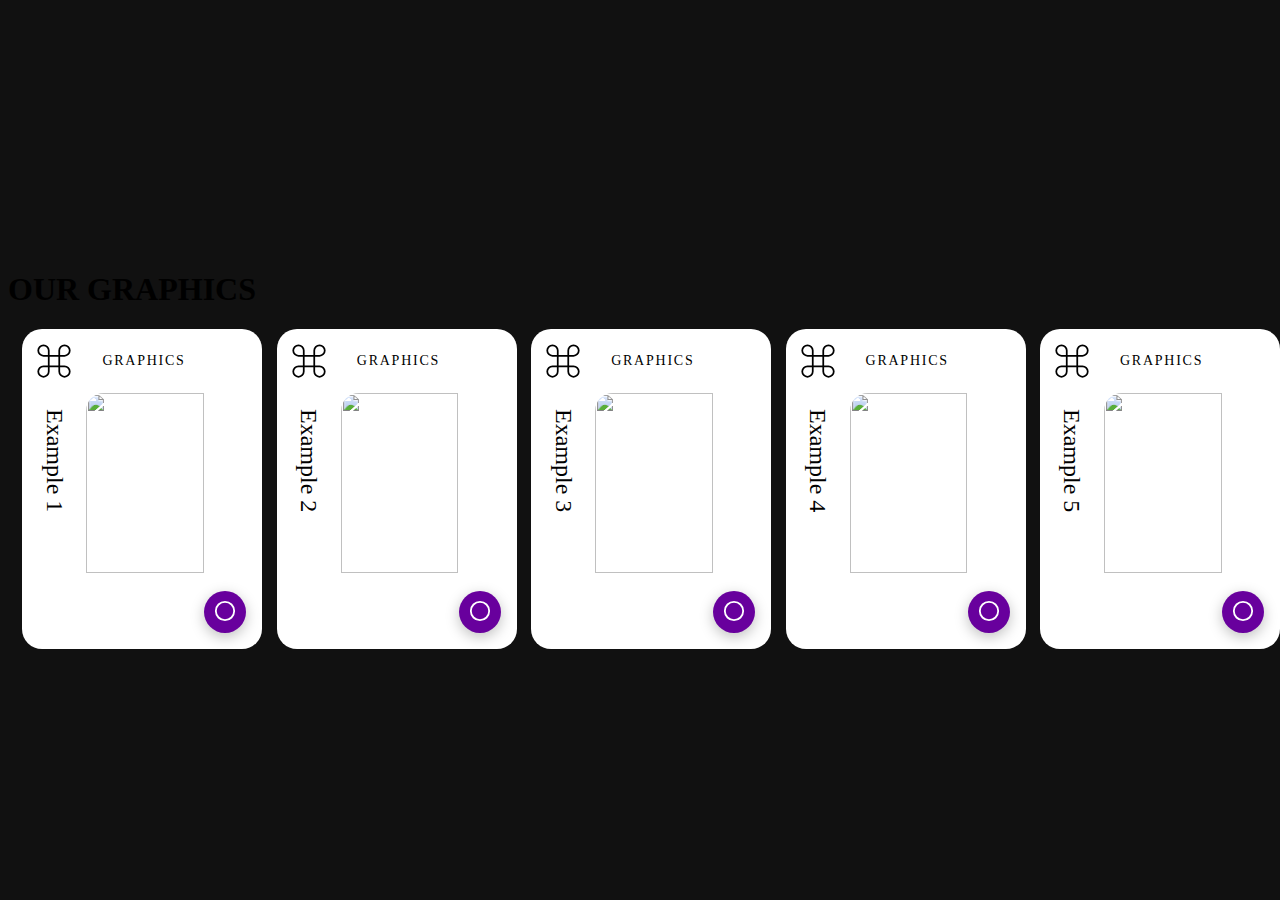
==== graphics.html @ e46f139a "GRAPHICS" ====
<!DOCTYPE html>
<html lang="en">
<head>
    <meta charset="UTF-8">
    <meta name="viewport" content="width=device-width, initial-scale=1.0">
    <title>Graphics</title>
    <link rel="stylesheet" href="graphics.css">

</head>
<body>
  <section>
    <h1> OUR GRAPHICS</h1>
    <div class="graphics">
    <div class="graphics-box">
        <div class="graphics-box-icon"><svg xmlns="http://www.w3.org/2000/svg" width="42" height="42" viewBox="0 0 24 24" fill="none" stroke="currentColor" stroke-width="1" stroke-linecap="round" stroke-linejoin="round"><path d="M18 3a3 3 0 0 0-3 3v12a3 3 0 0 0 3 3 3 3 0 0 0 3-3 3 3 0 0 0-3-3H6a3 3 0 0 0-3 3 3 3 0 0 0 3 3 3 3 0 0 0 3-3V6a3 3 0 0 0-3-3 3 3 0 0 0-3 3 3 3 0 0 0 3 3h12a3 3 0 0 0 3-3 3 3 0 0 0-3-3z"></path></svg></div>
        <div class="graphics-box-label">GRAPHICS</div>
        <div class="graphics-box-title"> Example 1</div>
        <div class="graphics-box-image">
          <img src="https://source.unsplash.com/600x600" alt="">
        </div>
        <div class="graphics-button">
          <div class="graphics-button-icon">
            <svg xmlns="http://www.w3.org/2000/svg" width="22" height="22" viewBox="0 0 24 24" fill="none" stroke="currentColor" stroke-width="2" stroke-linecap="round" stroke-linejoin="round"><circle cx="12" cy="12" r="10"></circle></svg>
          </div>
          <div class="graphics-button-label">
            Open
          </div>
        </div>
      </div>
      <div class="graphics-box">
        <div class="graphics-box-icon"><svg xmlns="http://www.w3.org/2000/svg" width="42" height="42" viewBox="0 0 24 24" fill="none" stroke="currentColor" stroke-width="1" stroke-linecap="round" stroke-linejoin="round"><path d="M18 3a3 3 0 0 0-3 3v12a3 3 0 0 0 3 3 3 3 0 0 0 3-3 3 3 0 0 0-3-3H6a3 3 0 0 0-3 3 3 3 0 0 0 3 3 3 3 0 0 0 3-3V6a3 3 0 0 0-3-3 3 3 0 0 0-3 3 3 3 0 0 0 3 3h12a3 3 0 0 0 3-3 3 3 0 0 0-3-3z"></path></svg></div>
        <div class="graphics-box-label">GRAPHICS</div>
        <div class="graphics-box-title"> Example 2</div>
        <div class="graphics-box-image">
          <img src="https://source.unsplash.com/600x600" alt="">
        </div>
        <div class="graphics-button">
          <div class="graphics-button-icon">
            <svg xmlns="http://www.w3.org/2000/svg" width="22" height="22" viewBox="0 0 24 24" fill="none" stroke="currentColor" stroke-width="2" stroke-linecap="round" stroke-linejoin="round"><circle cx="12" cy="12" r="10"></circle></svg>
          </div>
          <div class="graphics-button-label">
            Open  
          </div>
        </div>
      </div>
      <div class="graphics-box">
        <div class="graphics-box-icon"><svg xmlns="http://www.w3.org/2000/svg" width="42" height="42" viewBox="0 0 24 24" fill="none" stroke="currentColor" stroke-width="1" stroke-linecap="round" stroke-linejoin="round"><path d="M18 3a3 3 0 0 0-3 3v12a3 3 0 0 0 3 3 3 3 0 0 0 3-3 3 3 0 0 0-3-3H6a3 3 0 0 0-3 3 3 3 0 0 0 3 3 3 3 0 0 0 3-3V6a3 3 0 0 0-3-3 3 3 0 0 0-3 3 3 3 0 0 0 3 3h12a3 3 0 0 0 3-3 3 3 0 0 0-3-3z"></path></svg></div>
        <div class="graphics-box-label">GRAPHICS</div>
        <div class="graphics-box-title"> Example 3</div>
        <div class="graphics-box-image">
          <img src="https://source.unsplash.com/600x600" alt="">
        </div>
        <div class="graphics-button">
          <div class="graphics-button-icon">
            <svg xmlns="http://www.w3.org/2000/svg" width="22" height="22" viewBox="0 0 24 24" fill="none" stroke="currentColor" stroke-width="2" stroke-linecap="round" stroke-linejoin="round"><circle cx="12" cy="12" r="10"></circle></svg>
          </div>
          <div class="graphics-button-label">
            Open  
          </div>
        </div>
      </div>
      <div class="graphics-box">
        <div class="graphics-box-icon"><svg xmlns="http://www.w3.org/2000/svg" width="42" height="42" viewBox="0 0 24 24" fill="none" stroke="currentColor" stroke-width="1" stroke-linecap="round" stroke-linejoin="round"><path d="M18 3a3 3 0 0 0-3 3v12a3 3 0 0 0 3 3 3 3 0 0 0 3-3 3 3 0 0 0-3-3H6a3 3 0 0 0-3 3 3 3 0 0 0 3 3 3 3 0 0 0 3-3V6a3 3 0 0 0-3-3 3 3 0 0 0-3 3 3 3 0 0 0 3 3h12a3 3 0 0 0 3-3 3 3 0 0 0-3-3z"></path></svg></div>
        <div class="graphics-box-label">GRAPHICS</div>
        <div class="graphics-box-title"> Example 4</div>
        <div class="graphics-box-image">
          <img src="https://source.unsplash.com/600x600" alt="">
        </div>
        <div class="graphics-button">
          <div class="graphics-button-icon">
            <svg xmlns="http://www.w3.org/2000/svg" width="22" height="22" viewBox="0 0 24 24" fill="none" stroke="currentColor" stroke-width="2" stroke-linecap="round" stroke-linejoin="round"><circle cx="12" cy="12" r="10"></circle></svg>
          </div>
          <div class="graphics-button-label">
            Open  
          </div>
        </div>
      </div>
      <div class="graphics-box">
        <div class="graphics-box-icon"><svg xmlns="http://www.w3.org/2000/svg" width="42" height="42" viewBox="0 0 24 24" fill="none" stroke="currentColor" stroke-width="1" stroke-linecap="round" stroke-linejoin="round"><path d="M18 3a3 3 0 0 0-3 3v12a3 3 0 0 0 3 3 3 3 0 0 0 3-3 3 3 0 0 0-3-3H6a3 3 0 0 0-3 3 3 3 0 0 0 3 3 3 3 0 0 0 3-3V6a3 3 0 0 0-3-3 3 3 0 0 0-3 3 3 3 0 0 0 3 3h12a3 3 0 0 0 3-3 3 3 0 0 0-3-3z"></path></svg></div>
        <div class="graphics-box-label">GRAPHICS</div>
        <div class="graphics-box-title"> Example 5</div>
        <div class="graphics-box-image">
          <img src="https://source.unsplash.com/600x600" alt="">
        </div>
        <div class="graphics-button">
          <div class="graphics-button-icon">
            <svg xmlns="http://www.w3.org/2000/svg" width="22" height="22" viewBox="0 0 24 24" fill="none" stroke="currentColor" stroke-width="2" stroke-linecap="round" stroke-linejoin="round"><circle cx="12" cy="12" r="10"></circle></svg>
          </div>
          <div class="graphics-button-label">
            Open  
          </div>
        </div>
      </div>
      <div class="graphics-box">
        <div class="graphics-box-icon"><svg xmlns="http://www.w3.org/2000/svg" width="42" height="42" viewBox="0 0 24 24" fill="none" stroke="currentColor" stroke-width="1" stroke-linecap="round" stroke-linejoin="round"><path d="M18 3a3 3 0 0 0-3 3v12a3 3 0 0 0 3 3 3 3 0 0 0 3-3 3 3 0 0 0-3-3H6a3 3 0 0 0-3 3 3 3 0 0 0 3 3 3 3 0 0 0 3-3V6a3 3 0 0 0-3-3 3 3 0 0 0-3 3 3 3 0 0 0 3 3h12a3 3 0 0 0 3-3 3 3 0 0 0-3-3z"></path></svg></div>
        <div class="graphics-box-label">GRAPHICS</div>
        <div class="graphics-box-title"> Example 6</div>
        <div class="graphics-box-image">
          <img src="https://source.unsplash.com/600x600" alt="">
        </div>
        <div class="graphics-button">
          <div class="graphics-button-icon">
            <svg xmlns="http://www.w3.org/2000/svg" width="22" height="22" viewBox="0 0 24 24" fill="none" stroke="currentColor" stroke-width="2" stroke-linecap="round" stroke-linejoin="round"><circle cx="12" cy="12" r="10"></circle></svg>
          </div>
          <div class="graphics-button-label">
            Open  
          </div>
        </div>
      </div>
    </div>
    </section>
</body>
</html>
---- graphics.css ----
body {
    background: #111;
    display: grid;
    place-items: center;
    min-height: 98vh;
  }
  .graphics{
    display: flex;
    overflow-x: scroll;
  }
  .graphics-box {
    background: white;
    border-radius: 20px;
    height: 20rem;
    margin-left: 1%;
    width: 15rem;
    display: grid;
    grid-template-columns: 64px 1fr;
    position: relative;
  }
  
  .graphics-box-icon {
    display: grid;
    place-items: center;
  }
  
  .graphics-box-label {
    height: 64px;
    display: flex;
    align-items: center;
    padding-left: 16px;
    font-size: 14px;
    letter-spacing: 0.125em;
  }
  
  .graphics-box-title  {
    white-space: nowrap;
    display: flex;
    align-items: center;
    writing-mode: vertical-rl;
    text-orientation: mixed;
    font-size: 24px;
    padding-top: 16px;
  }
  
  .graphics-box-image {
    height: 20rem;
    width: 15rem;
    border-radius: 18px 0 18px 0;
    overflow: hidden;
  }
  
  .graphics-box-image img {
    width: 70%;
    height: 75%;
    display: block;
  }
  
  .graphics-button {
    position: absolute;
    bottom: 16px;
    right: 16px;
    display: flex;
    align-items: center;
    background: #68009d;
    color: white;
    padding: 8px 10px;
    border-radius: 50px;
    box-shadow: 0 4px 14px rgba(0, 0, 0, 0.25);
    transition: 0.35s ease all;
    overflow: hidden;
    max-width: 22px; /* icon size */
  }
  
  .graphics-button-icon {
    position: relative;
    top: 1px;
  }
  
  .graphics-button-label {
    text-transform: uppercase;
    white-space: nowrap;
    padding: 0 8px;
    opacity: 0;
    transform: translateX(10px);
    transition: 0.25s ease all;
  }
  
  .graphics-box:hover .graphics-button {
    max-width: 100%;
  }
  
  .graphics-box:hover .graphics-button-label {
    opacity: 1;
    transform: translateX(0);
    transition: 0.25s 0.1s ease-in opacity, 0.15s 0.1s cubic-bezier(0.175, 0.885, 0.32, 1.275) transform;
  }
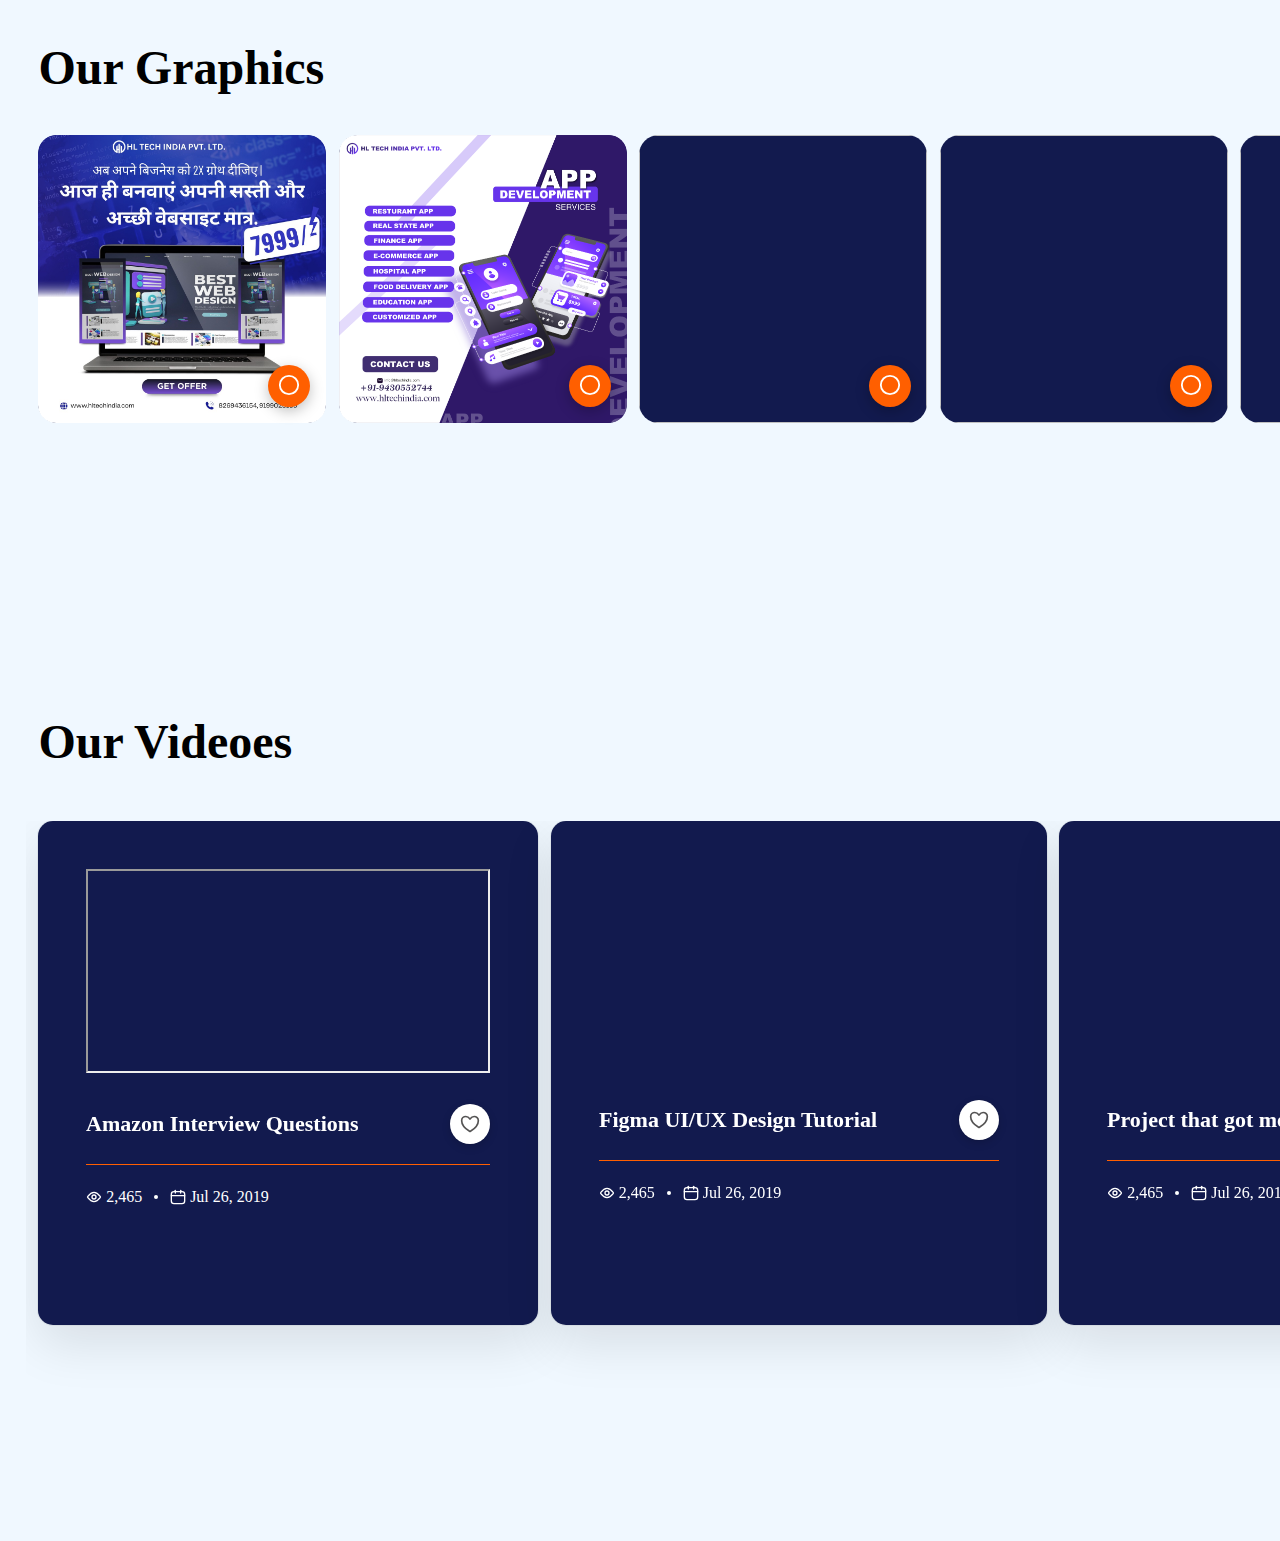
==== commit 22e9127e: "chng" ====
--- a/graphics.html
+++ b/graphics.html
@@ -4,19 +4,17 @@
     <meta charset="UTF-8">
     <meta name="viewport" content="width=device-width, initial-scale=1.0">
     <title>Graphics</title>
-    <link rel="stylesheet" href="graphics.css">
+    <link rel="stylesheet" href="Css\graphics.css">
 
 </head>
 <body>
-  <section>
-    <h1> OUR GRAPHICS</h1>
+  <!-- graphics -->
+  <section class="graphics-section">
+    <h2> Our Graphics</h2>
     <div class="graphics">
     <div class="graphics-box">
-        <div class="graphics-box-icon"><svg xmlns="http://www.w3.org/2000/svg" width="42" height="42" viewBox="0 0 24 24" fill="none" stroke="currentColor" stroke-width="1" stroke-linecap="round" stroke-linejoin="round"><path d="M18 3a3 3 0 0 0-3 3v12a3 3 0 0 0 3 3 3 3 0 0 0 3-3 3 3 0 0 0-3-3H6a3 3 0 0 0-3 3 3 3 0 0 0 3 3 3 3 0 0 0 3-3V6a3 3 0 0 0-3-3 3 3 0 0 0-3 3 3 3 0 0 0 3 3h12a3 3 0 0 0 3-3 3 3 0 0 0-3-3z"></path></svg></div>
-        <div class="graphics-box-label">GRAPHICS</div>
-        <div class="graphics-box-title"> Example 1</div>
-        <div class="graphics-box-image">
-          <img src="https://source.unsplash.com/600x600" alt="">
+        <div class="graphics-box-image">
+          <img src="assets\WhatsApp Image 2024-05-15 at 15.38.08_bcbf01fa.jpg" alt="">
         </div>
         <div class="graphics-button">
           <div class="graphics-button-icon">
@@ -28,86 +26,245 @@
         </div>
       </div>
       <div class="graphics-box">
-        <div class="graphics-box-icon"><svg xmlns="http://www.w3.org/2000/svg" width="42" height="42" viewBox="0 0 24 24" fill="none" stroke="currentColor" stroke-width="1" stroke-linecap="round" stroke-linejoin="round"><path d="M18 3a3 3 0 0 0-3 3v12a3 3 0 0 0 3 3 3 3 0 0 0 3-3 3 3 0 0 0-3-3H6a3 3 0 0 0-3 3 3 3 0 0 0 3 3 3 3 0 0 0 3-3V6a3 3 0 0 0-3-3 3 3 0 0 0-3 3 3 3 0 0 0 3 3h12a3 3 0 0 0 3-3 3 3 0 0 0-3-3z"></path></svg></div>
-        <div class="graphics-box-label">GRAPHICS</div>
-        <div class="graphics-box-title"> Example 2</div>
-        <div class="graphics-box-image">
-          <img src="https://source.unsplash.com/600x600" alt="">
-        </div>
-        <div class="graphics-button">
-          <div class="graphics-button-icon">
-            <svg xmlns="http://www.w3.org/2000/svg" width="22" height="22" viewBox="0 0 24 24" fill="none" stroke="currentColor" stroke-width="2" stroke-linecap="round" stroke-linejoin="round"><circle cx="12" cy="12" r="10"></circle></svg>
-          </div>
-          <div class="graphics-button-label">
-            Open  
-          </div>
-        </div>
-      </div>
-      <div class="graphics-box">
-        <div class="graphics-box-icon"><svg xmlns="http://www.w3.org/2000/svg" width="42" height="42" viewBox="0 0 24 24" fill="none" stroke="currentColor" stroke-width="1" stroke-linecap="round" stroke-linejoin="round"><path d="M18 3a3 3 0 0 0-3 3v12a3 3 0 0 0 3 3 3 3 0 0 0 3-3 3 3 0 0 0-3-3H6a3 3 0 0 0-3 3 3 3 0 0 0 3 3 3 3 0 0 0 3-3V6a3 3 0 0 0-3-3 3 3 0 0 0-3 3 3 3 0 0 0 3 3h12a3 3 0 0 0 3-3 3 3 0 0 0-3-3z"></path></svg></div>
-        <div class="graphics-box-label">GRAPHICS</div>
-        <div class="graphics-box-title"> Example 3</div>
-        <div class="graphics-box-image">
-          <img src="https://source.unsplash.com/600x600" alt="">
-        </div>
-        <div class="graphics-button">
-          <div class="graphics-button-icon">
-            <svg xmlns="http://www.w3.org/2000/svg" width="22" height="22" viewBox="0 0 24 24" fill="none" stroke="currentColor" stroke-width="2" stroke-linecap="round" stroke-linejoin="round"><circle cx="12" cy="12" r="10"></circle></svg>
-          </div>
-          <div class="graphics-button-label">
-            Open  
-          </div>
-        </div>
-      </div>
-      <div class="graphics-box">
-        <div class="graphics-box-icon"><svg xmlns="http://www.w3.org/2000/svg" width="42" height="42" viewBox="0 0 24 24" fill="none" stroke="currentColor" stroke-width="1" stroke-linecap="round" stroke-linejoin="round"><path d="M18 3a3 3 0 0 0-3 3v12a3 3 0 0 0 3 3 3 3 0 0 0 3-3 3 3 0 0 0-3-3H6a3 3 0 0 0-3 3 3 3 0 0 0 3 3 3 3 0 0 0 3-3V6a3 3 0 0 0-3-3 3 3 0 0 0-3 3 3 3 0 0 0 3 3h12a3 3 0 0 0 3-3 3 3 0 0 0-3-3z"></path></svg></div>
-        <div class="graphics-box-label">GRAPHICS</div>
-        <div class="graphics-box-title"> Example 4</div>
-        <div class="graphics-box-image">
-          <img src="https://source.unsplash.com/600x600" alt="">
-        </div>
-        <div class="graphics-button">
-          <div class="graphics-button-icon">
-            <svg xmlns="http://www.w3.org/2000/svg" width="22" height="22" viewBox="0 0 24 24" fill="none" stroke="currentColor" stroke-width="2" stroke-linecap="round" stroke-linejoin="round"><circle cx="12" cy="12" r="10"></circle></svg>
-          </div>
-          <div class="graphics-button-label">
-            Open  
-          </div>
-        </div>
-      </div>
-      <div class="graphics-box">
-        <div class="graphics-box-icon"><svg xmlns="http://www.w3.org/2000/svg" width="42" height="42" viewBox="0 0 24 24" fill="none" stroke="currentColor" stroke-width="1" stroke-linecap="round" stroke-linejoin="round"><path d="M18 3a3 3 0 0 0-3 3v12a3 3 0 0 0 3 3 3 3 0 0 0 3-3 3 3 0 0 0-3-3H6a3 3 0 0 0-3 3 3 3 0 0 0 3 3 3 3 0 0 0 3-3V6a3 3 0 0 0-3-3 3 3 0 0 0-3 3 3 3 0 0 0 3 3h12a3 3 0 0 0 3-3 3 3 0 0 0-3-3z"></path></svg></div>
-        <div class="graphics-box-label">GRAPHICS</div>
-        <div class="graphics-box-title"> Example 5</div>
-        <div class="graphics-box-image">
-          <img src="https://source.unsplash.com/600x600" alt="">
-        </div>
-        <div class="graphics-button">
-          <div class="graphics-button-icon">
-            <svg xmlns="http://www.w3.org/2000/svg" width="22" height="22" viewBox="0 0 24 24" fill="none" stroke="currentColor" stroke-width="2" stroke-linecap="round" stroke-linejoin="round"><circle cx="12" cy="12" r="10"></circle></svg>
-          </div>
-          <div class="graphics-button-label">
-            Open  
-          </div>
-        </div>
-      </div>
-      <div class="graphics-box">
-        <div class="graphics-box-icon"><svg xmlns="http://www.w3.org/2000/svg" width="42" height="42" viewBox="0 0 24 24" fill="none" stroke="currentColor" stroke-width="1" stroke-linecap="round" stroke-linejoin="round"><path d="M18 3a3 3 0 0 0-3 3v12a3 3 0 0 0 3 3 3 3 0 0 0 3-3 3 3 0 0 0-3-3H6a3 3 0 0 0-3 3 3 3 0 0 0 3 3 3 3 0 0 0 3-3V6a3 3 0 0 0-3-3 3 3 0 0 0-3 3 3 3 0 0 0 3 3h12a3 3 0 0 0 3-3 3 3 0 0 0-3-3z"></path></svg></div>
-        <div class="graphics-box-label">GRAPHICS</div>
-        <div class="graphics-box-title"> Example 6</div>
-        <div class="graphics-box-image">
-          <img src="https://source.unsplash.com/600x600" alt="">
-        </div>
-        <div class="graphics-button">
-          <div class="graphics-button-icon">
-            <svg xmlns="http://www.w3.org/2000/svg" width="22" height="22" viewBox="0 0 24 24" fill="none" stroke="currentColor" stroke-width="2" stroke-linecap="round" stroke-linejoin="round"><circle cx="12" cy="12" r="10"></circle></svg>
-          </div>
-          <div class="graphics-button-label">
-            Open  
-          </div>
-        </div>
-      </div>
+        <div class="graphics-box-image">
+          <img src="assets\Appdevhltech.png " alt="">
+        </div>
+        <div class="graphics-button">
+          <div class="graphics-button-icon">
+            <svg xmlns="http://www.w3.org/2000/svg" width="22" height="22" viewBox="0 0 24 24" fill="none" stroke="currentColor" stroke-width="2" stroke-linecap="round" stroke-linejoin="round"><circle cx="12" cy="12" r="10"></circle></svg>
+          </div>
+          <div class="graphics-button-label">
+            Open  
+          </div>
+        </div>
+      </div>
+      <div class="graphics-box">
+        <div class="graphics-box-image">
+          <img src=" " alt="">
+        </div>
+        <div class="graphics-button">
+          <div class="graphics-button-icon">
+            <svg xmlns="http://www.w3.org/2000/svg" width="22" height="22" viewBox="0 0 24 24" fill="none" stroke="currentColor" stroke-width="2" stroke-linecap="round" stroke-linejoin="round"><circle cx="12" cy="12" r="10"></circle></svg>
+          </div>
+          <div class="graphics-button-label">
+            Open  
+          </div>
+        </div>
+      </div>
+      <div class="graphics-box">
+        <div class="graphics-box-image">
+          <img src=" " alt="">
+        </div>
+        <div class="graphics-button">
+          <div class="graphics-button-icon">
+            <svg xmlns="http://www.w3.org/2000/svg" width="22" height="22" viewBox="0 0 24 24" fill="none" stroke="currentColor" stroke-width="2" stroke-linecap="round" stroke-linejoin="round"><circle cx="12" cy="12" r="10"></circle></svg>
+          </div>
+          <div class="graphics-button-label">
+            Open  
+          </div>
+        </div>
+      </div>
+      <div class="graphics-box">
+        <div class="graphics-box-image">
+          <img src=" " alt="">
+        </div>
+        <div class="graphics-button">
+          <div class="graphics-button-icon">
+            <svg xmlns="http://www.w3.org/2000/svg" width="22" height="22" viewBox="0 0 24 24" fill="none" stroke="currentColor" stroke-width="2" stroke-linecap="round" stroke-linejoin="round"><circle cx="12" cy="12" r="10"></circle></svg>
+          </div>
+          <div class="graphics-button-label">
+            Open  
+          </div>
+        </div>
+      </div>
+      <div class="graphics-box">
+        <div class="graphics-box-image">
+          <img src=" " alt="">
+        </div>
+        <div class="graphics-button">
+          <div class="graphics-button-icon">
+            <svg xmlns="http://www.w3.org/2000/svg" width="22" height="22" viewBox="0 0 24 24" fill="none" stroke="currentColor" stroke-width="2" stroke-linecap="round" stroke-linejoin="round"><circle cx="12" cy="12" r="10"></circle></svg>
+          </div>
+          <div class="graphics-button-label">
+            Open  
+          </div>
+        </div>
+      </div>
+      
     </div>
     </section>
+
+    <!-- videos -->
+    <section class="our-video">
+      <h2> Our Videoes</h2>
+      <div class="video-main">
+      <div class="video-section">
+          <article class="video">
+            <iframe height="200" width="400" 
+            src="https://www.youtube.com/embed/il_t1WVLNxk"> 
+      </iframe> 
+          <div class="video-header">
+              <a href="#">Amazon Interview Questions</a>
+              <button class="video-icon-button">
+                  <svg xmlns="http://www.w3.org/2000/svg" width="24" height="24" viewBox="0 0 24 24" fill="none" stroke="currentColor" stroke-width="2" stroke-linecap="round" stroke-linejoin="round" display="block" id="Heart">
+                      <path d="M7 3C4.239 3 2 5.216 2 7.95c0 2.207.875 7.445 9.488 12.74a.985.985 0 0 0 1.024 0C21.125 15.395 22 10.157 22 7.95 22 5.216 19.761 3 17 3s-5 3-5 3-2.239-3-5-3z" />
+                  </svg>
+      
+              </button>
+          </div>
+          <div class="video-footer">
+              <div class="card-meta card-meta--views">
+                  <svg xmlns="http://www.w3.org/2000/svg" width="24" height="24" viewBox="0 0 24 24" fill="none" stroke="currentColor" stroke-width="2" stroke-linecap="round" stroke-linejoin="round" display="block" id="EyeOpen">
+                      <path d="M21.257 10.962c.474.62.474 1.457 0 2.076C19.764 14.987 16.182 19 12 19c-4.182 0-7.764-4.013-9.257-5.962a1.692 1.692 0 0 1 0-2.076C4.236 9.013 7.818 5 12 5c4.182 0 7.764 4.013 9.257 5.962z" />
+                      <circle cx="12" cy="12" r="3" />
+                  </svg>
+                  2,465
+              </div>
+              <div class="card-meta card-meta--date">
+                  <svg xmlns="http://www.w3.org/2000/svg" width="24" height="24" viewBox="0 0 24 24" fill="none" stroke="currentColor" stroke-width="2" stroke-linecap="round" stroke-linejoin="round" display="block" id="Calendar">
+                      <rect x="2" y="4" width="20" height="18" rx="4" />
+                      <path d="M8 2v4" />
+                      <path d="M16 2v4" />
+                      <path d="M2 10h20" />
+                  </svg>
+                  Jul 26, 2019
+              </div>
+          </div>
+      </article>
+      </div>
+      <div class="video-section">
+          <article class="video">
+            <iframe height="200" width="400" 
+            src="https://www.youtube.com/embed/3zNXlFWwYIw?si=bmFjDCI0y20YKOVj" title="YouTube video player" frameborder="0" allow="accelerometer; autoplay; clipboard-write; encrypted-media; gyroscope; picture-in-picture; web-share" referrerpolicy="strict-origin-when-cross-origin" allowfullscreen></iframe>
+          <div class="video-header">
+              <a href="#">Figma UI/UX Design Tutorial</a>
+              <button class="video-icon-button">
+                  <svg xmlns="http://www.w3.org/2000/svg" width="24" height="24" viewBox="0 0 24 24" fill="none" stroke="currentColor" stroke-width="2" stroke-linecap="round" stroke-linejoin="round" display="block" id="Heart">
+                      <path d="M7 3C4.239 3 2 5.216 2 7.95c0 2.207.875 7.445 9.488 12.74a.985.985 0 0 0 1.024 0C21.125 15.395 22 10.157 22 7.95 22 5.216 19.761 3 17 3s-5 3-5 3-2.239-3-5-3z" />
+                  </svg>
+      
+              </button>
+          </div>
+          <div class="video-footer">
+              <div class="card-meta card-meta--views">
+                  <svg xmlns="http://www.w3.org/2000/svg" width="24" height="24" viewBox="0 0 24 24" fill="none" stroke="currentColor" stroke-width="2" stroke-linecap="round" stroke-linejoin="round" display="block" id="EyeOpen">
+                      <path d="M21.257 10.962c.474.62.474 1.457 0 2.076C19.764 14.987 16.182 19 12 19c-4.182 0-7.764-4.013-9.257-5.962a1.692 1.692 0 0 1 0-2.076C4.236 9.013 7.818 5 12 5c4.182 0 7.764 4.013 9.257 5.962z" />
+                      <circle cx="12" cy="12" r="3" />
+                  </svg>
+                  2,465
+              </div>
+              <div class="card-meta card-meta--date">
+                  <svg xmlns="http://www.w3.org/2000/svg" width="24" height="24" viewBox="0 0 24 24" fill="none" stroke="currentColor" stroke-width="2" stroke-linecap="round" stroke-linejoin="round" display="block" id="Calendar">
+                      <rect x="2" y="4" width="20" height="18" rx="4" />
+                      <path d="M8 2v4" />
+                      <path d="M16 2v4" />
+                      <path d="M2 10h20" />
+                  </svg>
+                  Jul 26, 2019
+              </div>
+          </div>
+      </article>
+      </div>
+      <div class="video-section">
+          <article class="video">
+            <iframe height="200" width="400" 
+            src="https://www.youtube.com/embed/CqLGomPqiT8?si=CYmkr28YRboYN81d" title="YouTube video player" frameborder="0" allow="accelerometer; autoplay; clipboard-write; encrypted-media; gyroscope; picture-in-picture; web-share" referrerpolicy="strict-origin-when-cross-origin" allowfullscreen></iframe>
+            <div class="video-header">
+              <a href="#">Project that got me 80+ LPA</a>
+              <button class="video-icon-button">
+                  <svg xmlns="http://www.w3.org/2000/svg" width="24" height="24" viewBox="0 0 24 24" fill="none" stroke="currentColor" stroke-width="2" stroke-linecap="round" stroke-linejoin="round" display="block" id="Heart">
+                      <path d="M7 3C4.239 3 2 5.216 2 7.95c0 2.207.875 7.445 9.488 12.74a.985.985 0 0 0 1.024 0C21.125 15.395 22 10.157 22 7.95 22 5.216 19.761 3 17 3s-5 3-5 3-2.239-3-5-3z" />
+                  </svg>
+      
+              </button>
+          </div>
+          <div class="video-footer">
+              <div class="card-meta card-meta--views">
+                  <svg xmlns="http://www.w3.org/2000/svg" width="24" height="24" viewBox="0 0 24 24" fill="none" stroke="currentColor" stroke-width="2" stroke-linecap="round" stroke-linejoin="round" display="block" id="EyeOpen">
+                      <path d="M21.257 10.962c.474.62.474 1.457 0 2.076C19.764 14.987 16.182 19 12 19c-4.182 0-7.764-4.013-9.257-5.962a1.692 1.692 0 0 1 0-2.076C4.236 9.013 7.818 5 12 5c4.182 0 7.764 4.013 9.257 5.962z" />
+                      <circle cx="12" cy="12" r="3" />
+                  </svg>
+                  2,465
+              </div>
+              <div class="card-meta card-meta--date">
+                  <svg xmlns="http://www.w3.org/2000/svg" width="24" height="24" viewBox="0 0 24 24" fill="none" stroke="currentColor" stroke-width="2" stroke-linecap="round" stroke-linejoin="round" display="block" id="Calendar">
+                      <rect x="2" y="4" width="20" height="18" rx="4" />
+                      <path d="M8 2v4" />
+                      <path d="M16 2v4" />
+                      <path d="M2 10h20" />
+                  </svg>
+                  Jul 26, 2019
+              </div>
+          </div>
+      </article>
+      </div>
+      <div class="video-section">
+          <article class="video">
+            <iframe height="200" width="400" 
+            src="https://www.youtube.com/embed/4CXcK7f8FZE?si=D0-zLfA6Pe2xo6JB" title="YouTube video player" frameborder="0" allow="accelerometer; autoplay; clipboard-write; encrypted-media; gyroscope; picture-in-picture; web-share" referrerpolicy="strict-origin-when-cross-origin" allowfullscreen></iframe>
+          <div class="video-header">
+              <a href="#">Scary Future of Technology</a>
+              <button class="video-icon-button">
+                  <svg xmlns="http://www.w3.org/2000/svg" width="24" height="24" viewBox="0 0 24 24" fill="none" stroke="currentColor" stroke-width="2" stroke-linecap="round" stroke-linejoin="round" display="block" id="Heart">
+                      <path d="M7 3C4.239 3 2 5.216 2 7.95c0 2.207.875 7.445 9.488 12.74a.985.985 0 0 0 1.024 0C21.125 15.395 22 10.157 22 7.95 22 5.216 19.761 3 17 3s-5 3-5 3-2.239-3-5-3z" />
+                  </svg>
+      
+              </button>
+          </div>
+          <div class="video-footer">
+              <div class="card-meta card-meta--views">
+                  <svg xmlns="http://www.w3.org/2000/svg" width="24" height="24" viewBox="0 0 24 24" fill="none" stroke="currentColor" stroke-width="2" stroke-linecap="round" stroke-linejoin="round" display="block" id="EyeOpen">
+                      <path d="M21.257 10.962c.474.62.474 1.457 0 2.076C19.764 14.987 16.182 19 12 19c-4.182 0-7.764-4.013-9.257-5.962a1.692 1.692 0 0 1 0-2.076C4.236 9.013 7.818 5 12 5c4.182 0 7.764 4.013 9.257 5.962z" />
+                      <circle cx="12" cy="12" r="3" />
+                  </svg>
+                  2,465
+              </div>
+              <div class="card-meta card-meta--date">
+                  <svg xmlns="http://www.w3.org/2000/svg" width="24" height="24" viewBox="0 0 24 24" fill="none" stroke="currentColor" stroke-width="2" stroke-linecap="round" stroke-linejoin="round" display="block" id="Calendar">
+                      <rect x="2" y="4" width="20" height="18" rx="4" />
+                      <path d="M8 2v4" />
+                      <path d="M16 2v4" />
+                      <path d="M2 10h20" />
+                  </svg>
+                  Jul 26, 2019
+              </div>
+          </div>
+      </article>
+      </div>
+      <div class="video-section">
+        <article class="video">
+          <iframe height="200" width="400" 
+          src="https://www.youtube.com/embed/BU_afT-aIn0?si=2RZ7Mn2l3vI56HXd" title="YouTube video player" frameborder="0" allow="accelerometer; autoplay; clipboard-write; encrypted-media; gyroscope; picture-in-picture; web-share" referrerpolicy="strict-origin-when-cross-origin" allowfullscreen></iframe>
+        <div class="video-header">
+            <a href="#">UI/UX Design Full Course</a>
+            <button class="video-icon-button">
+                <svg xmlns="http://www.w3.org/2000/svg" width="24" height="24" viewBox="0 0 24 24" fill="none" stroke="currentColor" stroke-width="2" stroke-linecap="round" stroke-linejoin="round" display="block" id="Heart">
+                    <path d="M7 3C4.239 3 2 5.216 2 7.95c0 2.207.875 7.445 9.488 12.74a.985.985 0 0 0 1.024 0C21.125 15.395 22 10.157 22 7.95 22 5.216 19.761 3 17 3s-5 3-5 3-2.239-3-5-3z" />
+                </svg>
+    
+            </button>
+        </div>
+        <div class="video-footer">
+            <div class="card-meta card-meta--views">
+                <svg xmlns="http://www.w3.org/2000/svg" width="24" height="24" viewBox="0 0 24 24" fill="none" stroke="currentColor" stroke-width="2" stroke-linecap="round" stroke-linejoin="round" display="block" id="EyeOpen">
+                    <path d="M21.257 10.962c.474.62.474 1.457 0 2.076C19.764 14.987 16.182 19 12 19c-4.182 0-7.764-4.013-9.257-5.962a1.692 1.692 0 0 1 0-2.076C4.236 9.013 7.818 5 12 5c4.182 0 7.764 4.013 9.257 5.962z" />
+                    <circle cx="12" cy="12" r="3" />
+                </svg>
+                2,465
+            </div>
+            <div class="card-meta card-meta--date">
+                <svg xmlns="http://www.w3.org/2000/svg" width="24" height="24" viewBox="0 0 24 24" fill="none" stroke="currentColor" stroke-width="2" stroke-linecap="round" stroke-linejoin="round" display="block" id="Calendar">
+                    <rect x="2" y="4" width="20" height="18" rx="4" />
+                    <path d="M8 2v4" />
+                    <path d="M16 2v4" />
+                    <path d="M2 10h20" />
+                </svg>
+                Jul 26, 2019
+            </div>
+        </div>
+    </article>
+    </div>
+  </div>
+  </section>
 </body>
 </html>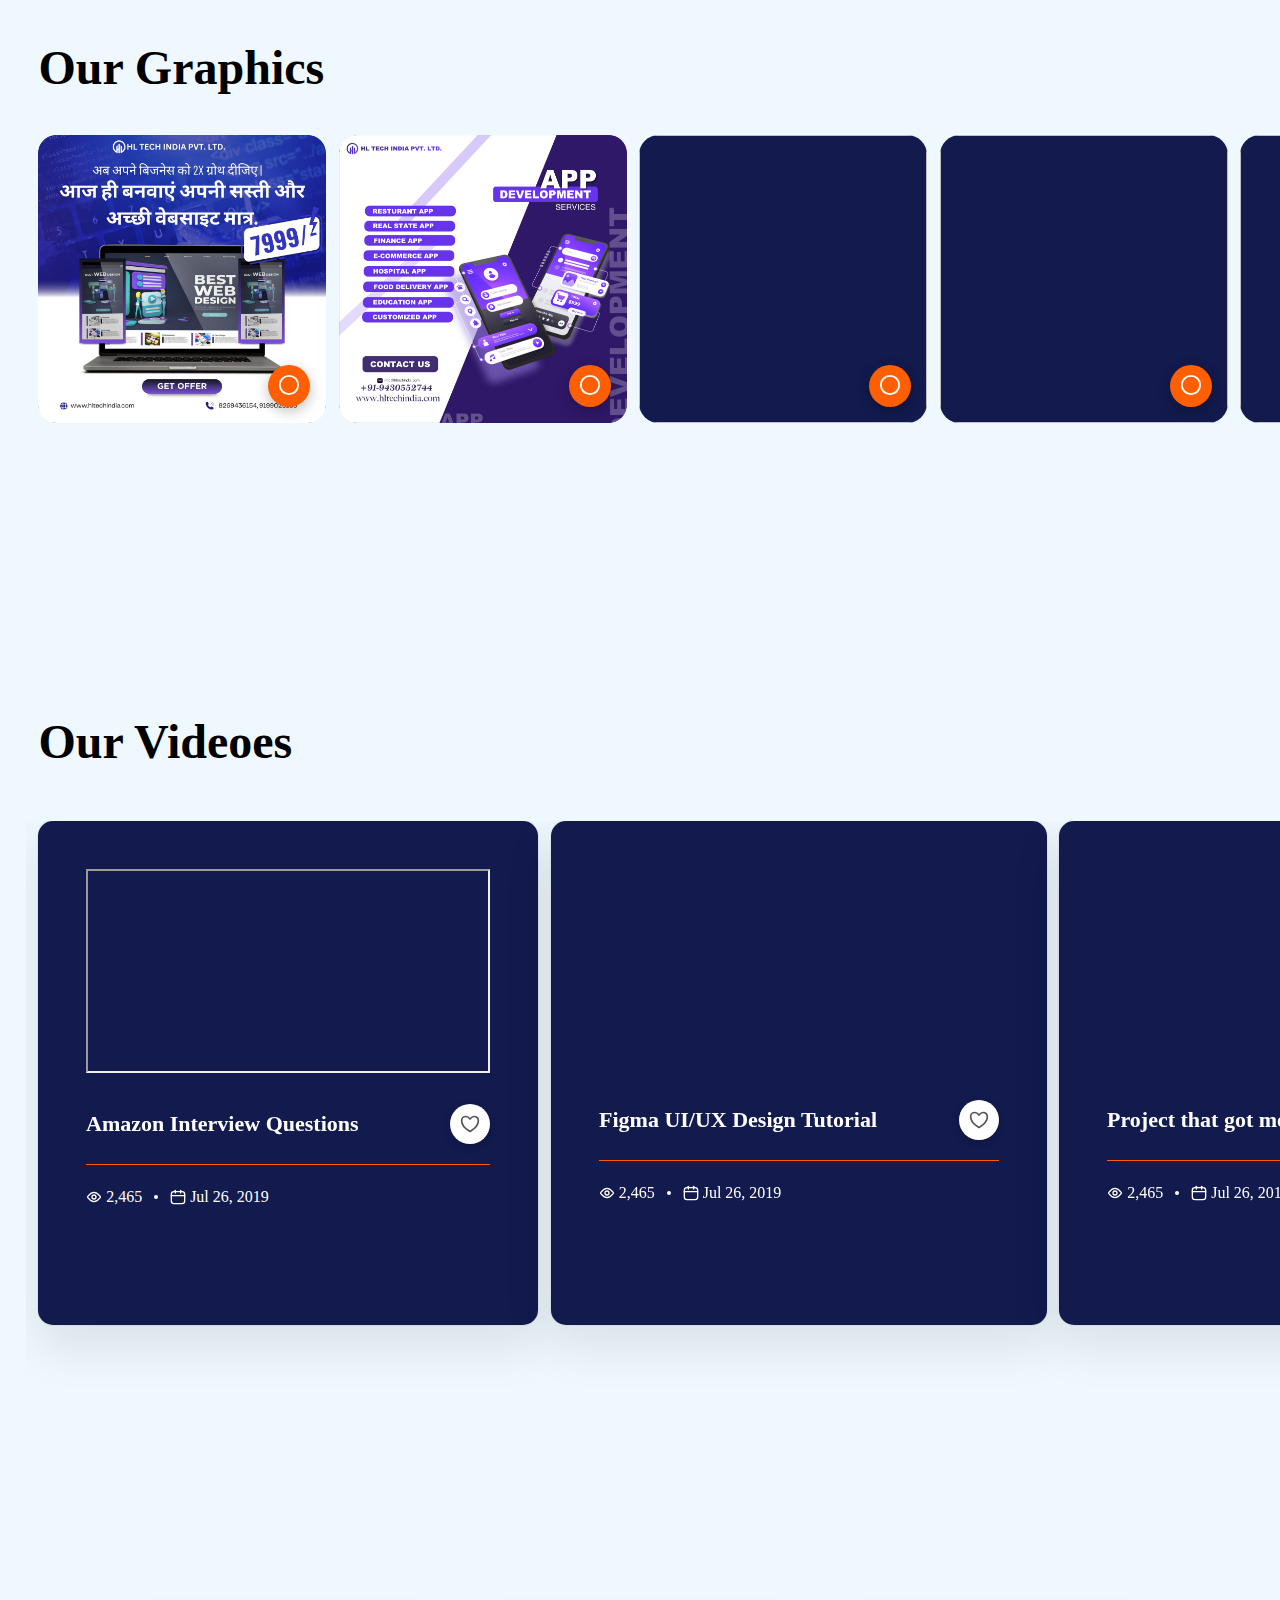
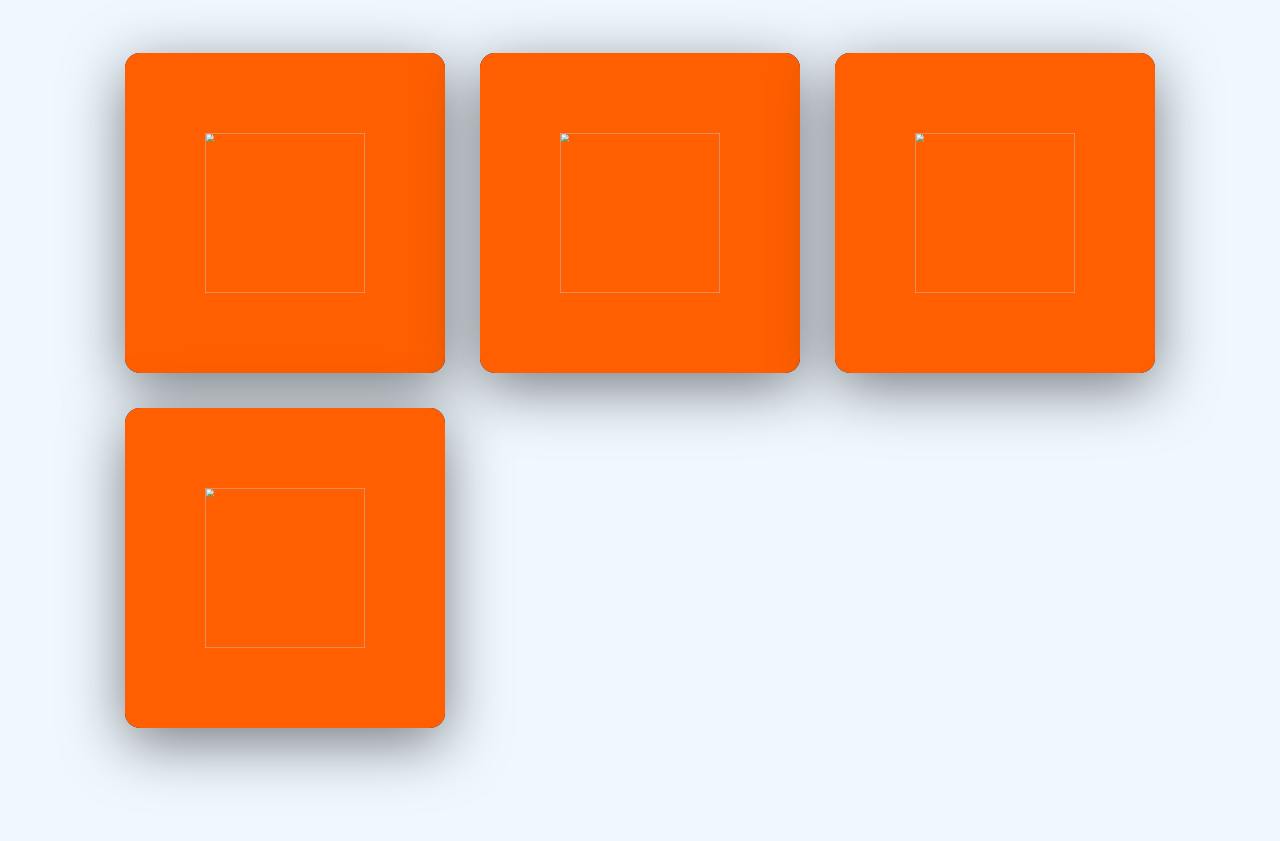
==== commit 54b01afb: "app" ====
--- a/graphics.html
+++ b/graphics.html
@@ -266,5 +266,61 @@
     </div>
   </div>
   </section>
+  <!-- app -->
+  <section class="app-section">
+    <div class="app">
+      <div class="app-card">
+        <div class="app-face1">
+          <div class="app-content">
+            <span class="app-stars"></span>
+            <h2 class="app-content-heading">Java</h2>
+            <p class="app-content-paragraph">Java is a class-based, object-oriented programming language that is designed to have as few implementation dependencies as possible.</p>
+          </div>
+        </div>
+        <div class="app-face2">
+          <img src="https://images.unsplash.com/photo-1575936123452-b67c3203c357?q=80&w=1000&auto=format&fit=crop&ixlib=rb-4.0.3&ixid=M3wxMjA3fDB8MHxzZWFyY2h8Mnx8aW1hZ2V8ZW58MHx8MHx8fDA%3D" alt="">
+      </div>
+      </div>
+      <div class="app-card">
+        <div class="app-face1">
+          <div class="app-content">
+            <span class="app-stars"></span>
+            <h2 class="app-content-heading">Java</h2>
+            <p class="app-content-paragraph">Java is a class-based, object-oriented programming language that is designed to have as few implementation dependencies as possible.</p>
+          </div>
+        </div>
+        <div class="app-face2">
+            <img src="https://images.unsplash.com/photo-1575936123452-b67c3203c357?q=80&w=1000&auto=format&fit=crop&ixlib=rb-4.0.3&ixid=M3wxMjA3fDB8MHxzZWFyY2h8Mnx8aW1hZ2V8ZW58MHx8MHx8fDA%3D" alt="">
+        </div>
+      </div>
+      <div class="app-card">
+        <div class="app-face1">
+          <div class="app-content">
+            <span class="app-stars"></span>
+            <h2 class="app-content-heading">Java</h2>
+            <p class="app-content-paragraph">Java is a class-based, object-oriented programming language that is designed to have as few implementation dependencies as possible.</p>
+          </div>
+        </div>
+        <div class="app-face2">
+          <div class="app-image">
+          <img src="https://images.unsplash.com/photo-1575936123452-b67c3203c357?q=80&w=1000&auto=format&fit=crop&ixlib=rb-4.0.3&ixid=M3wxMjA3fDB8MHxzZWFyY2h8Mnx8aW1hZ2V8ZW58MHx8MHx8fDA%3D" alt="">
+      </div>
+    </div>
+      </div>
+      <div class="app-card">
+        <div class="app-face1">
+          <div class="app-content">
+            <span class="app-stars"></span>
+            <h2 class="app-content-heading">Java</h2>
+            <p class="app-content-paragraph">Java is a class-based, object-oriented programming language that is designed to have as few implementation dependencies as possible.</p>
+          </div>
+        </div>
+        <div class="app-face2">
+          <img src="https://images.unsplash.com/photo-1575936123452-b67c3203c357?q=80&w=1000&auto=format&fit=crop&ixlib=rb-4.0.3&ixid=M3wxMjA3fDB8MHxzZWFyY2h8Mnx8aW1hZ2V8ZW58MHx8MHx8fDA%3D" alt="">
+      </div>
+      </div>
+    </div>
+  </section>
+  
 </body>
 </html>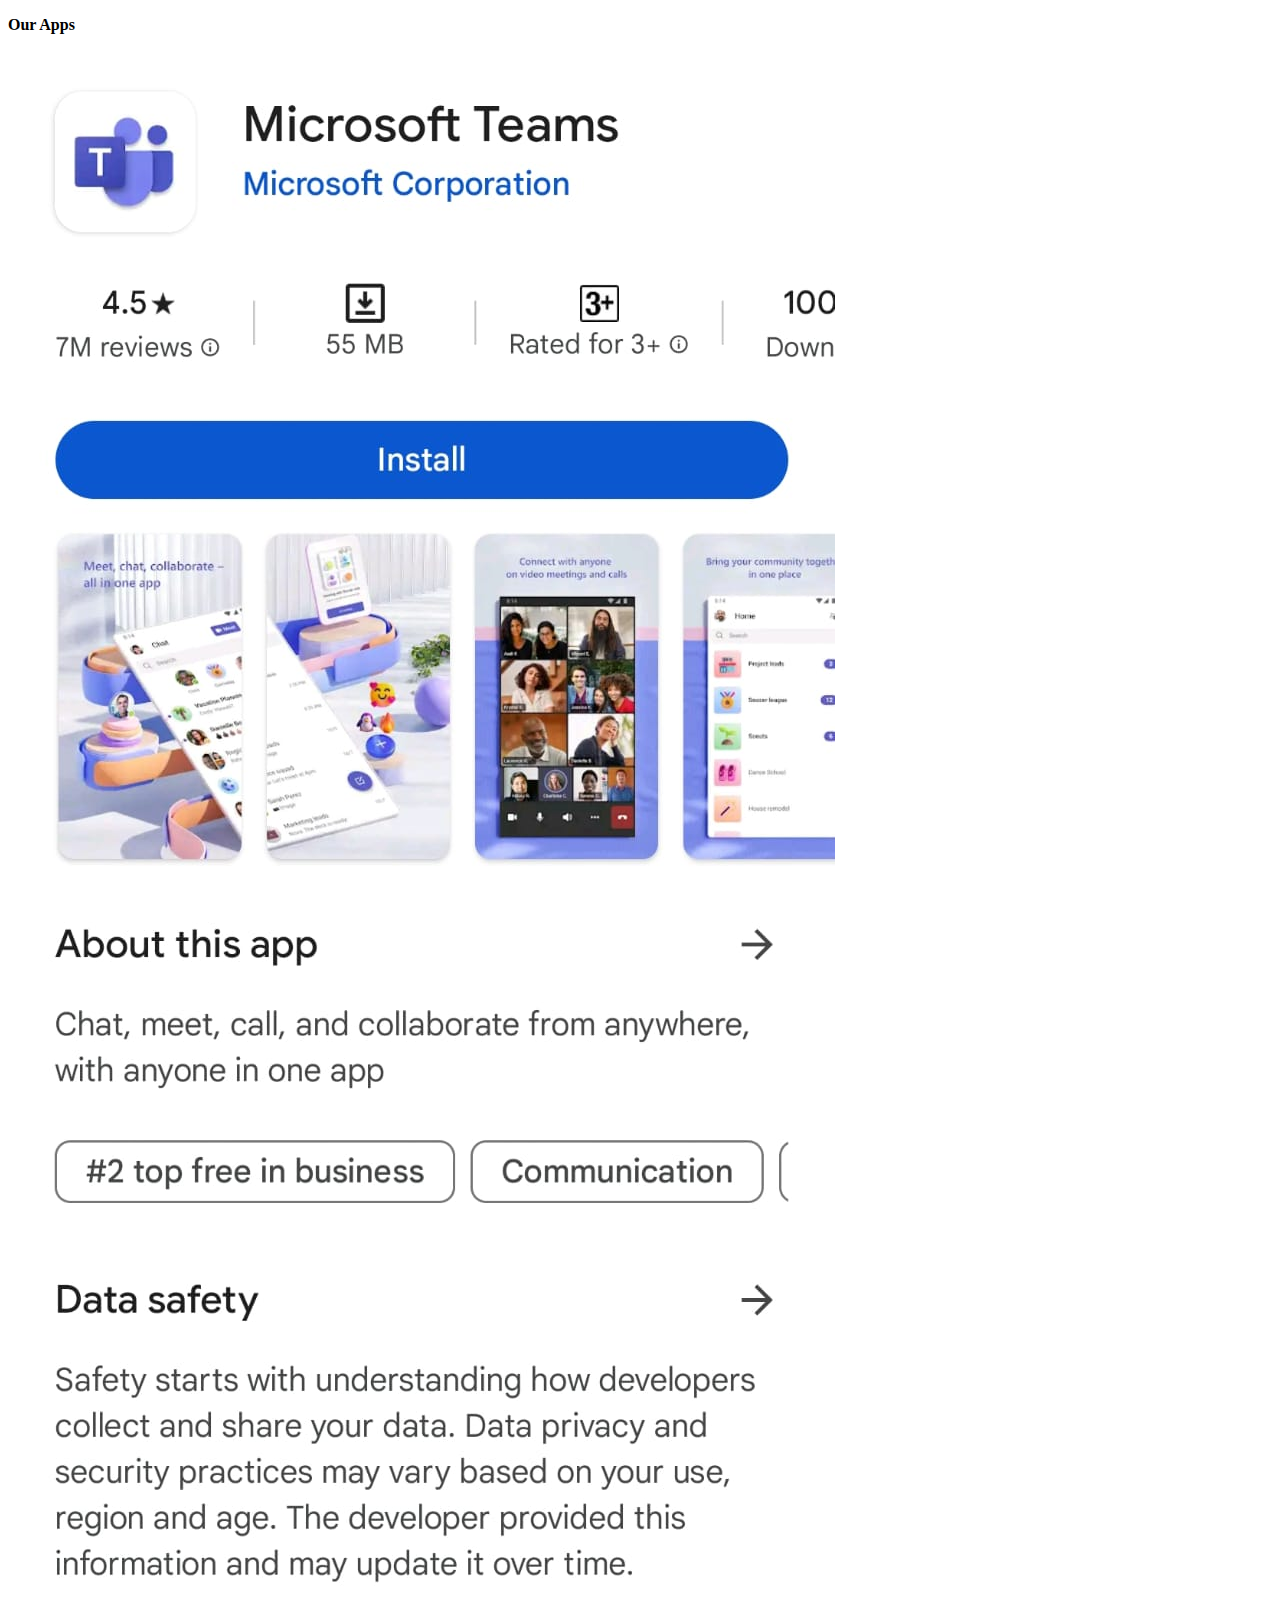
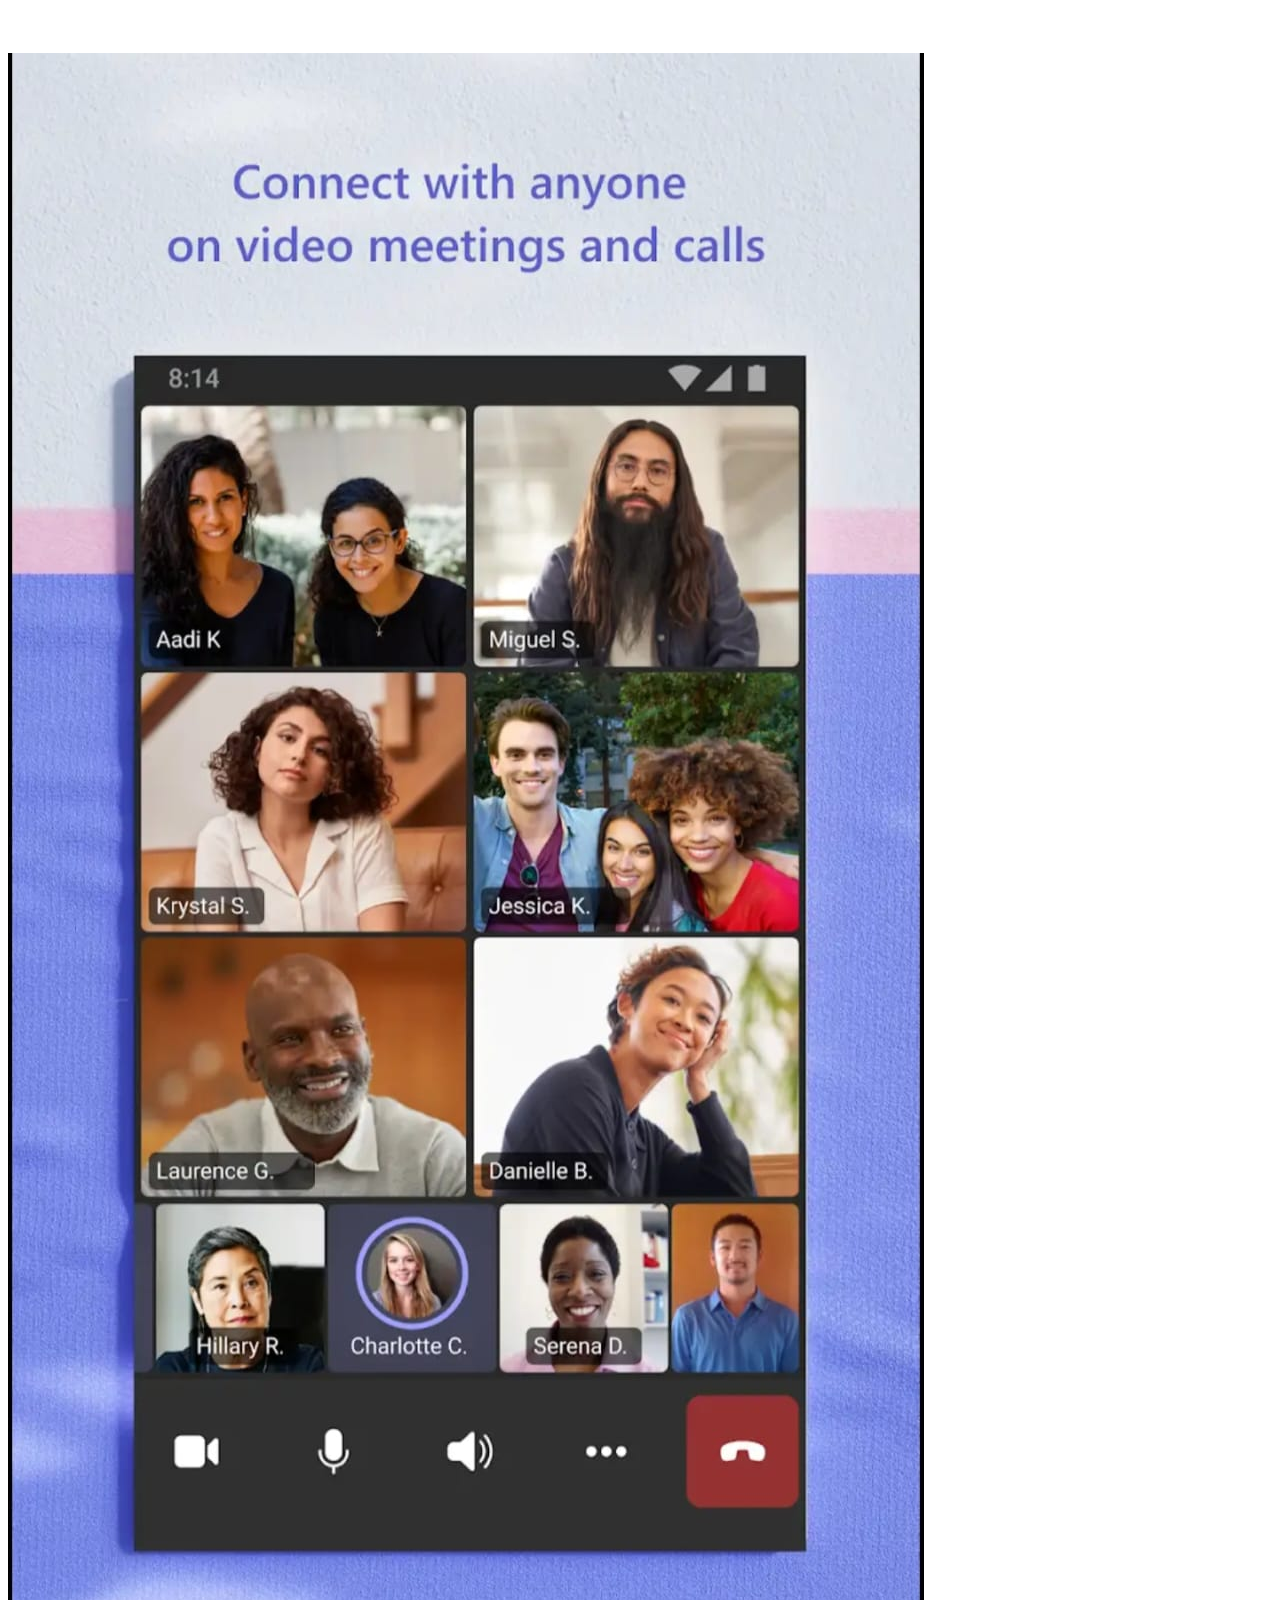
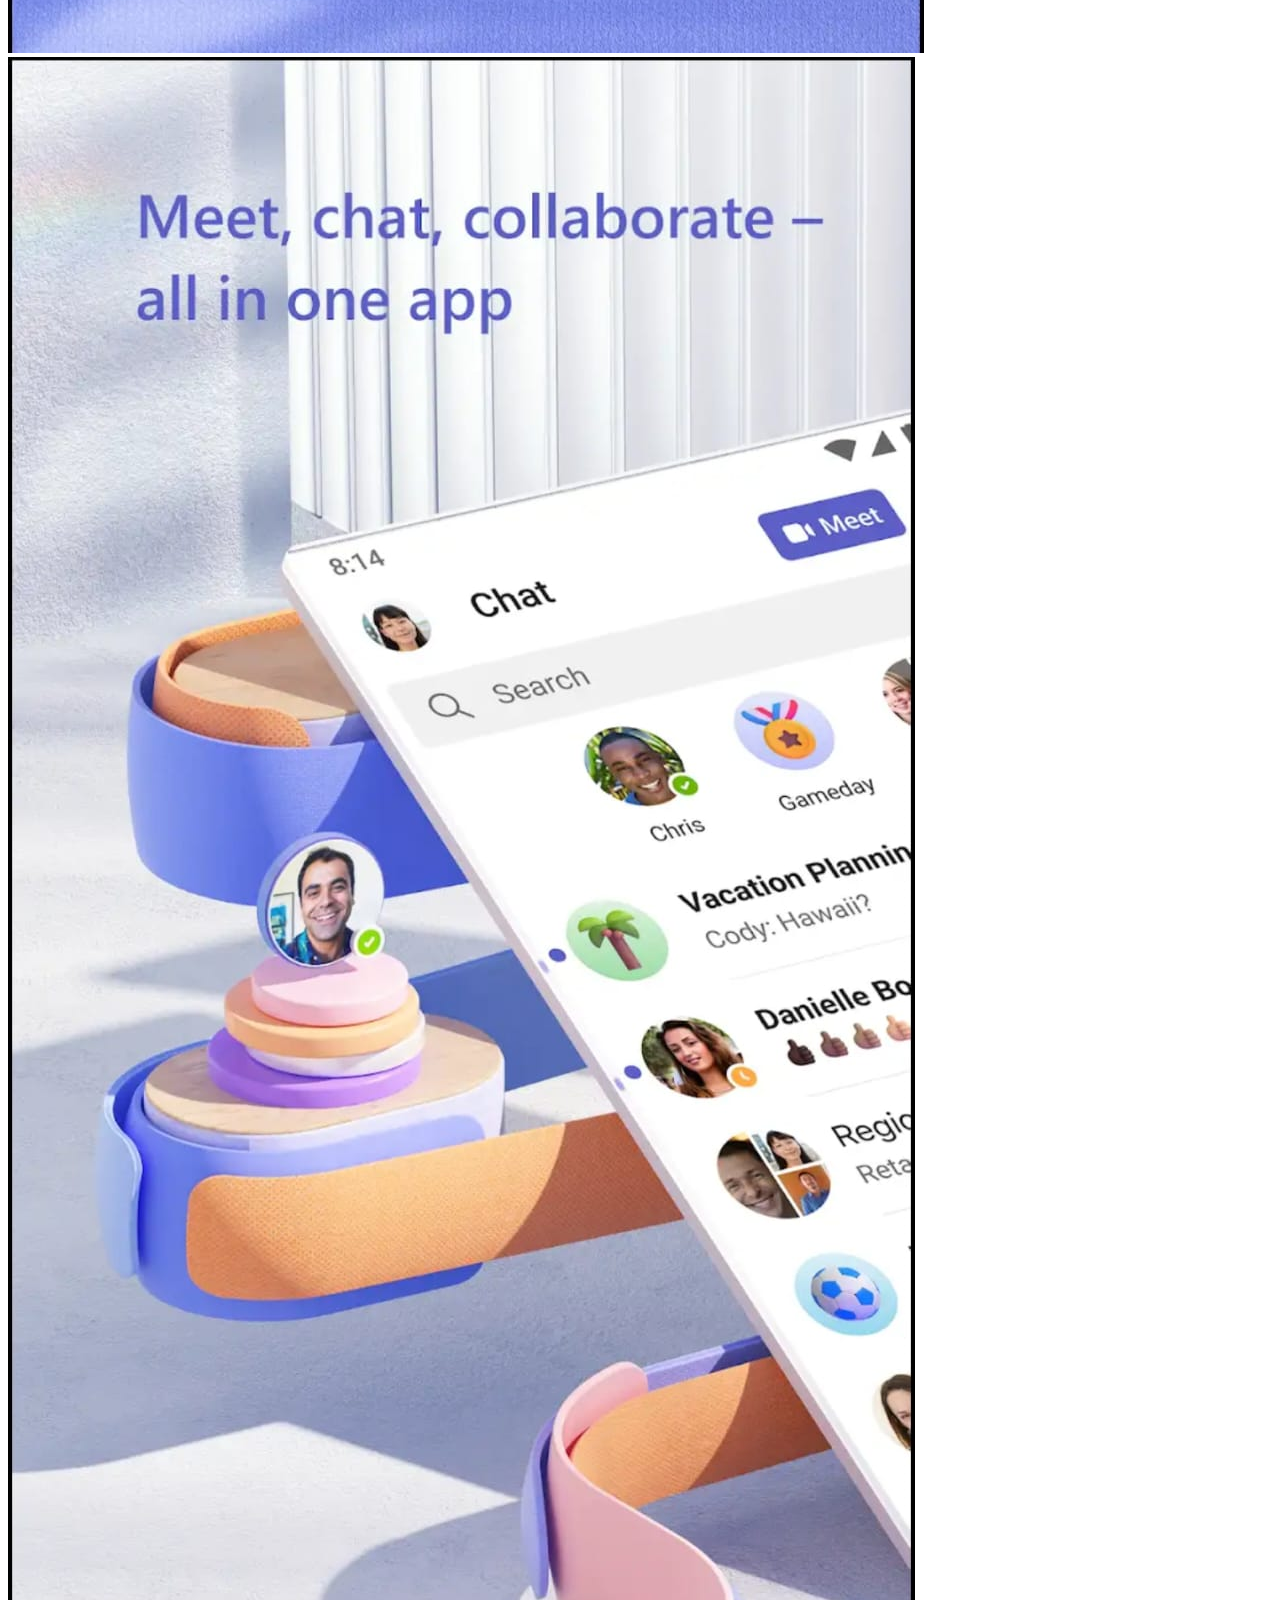
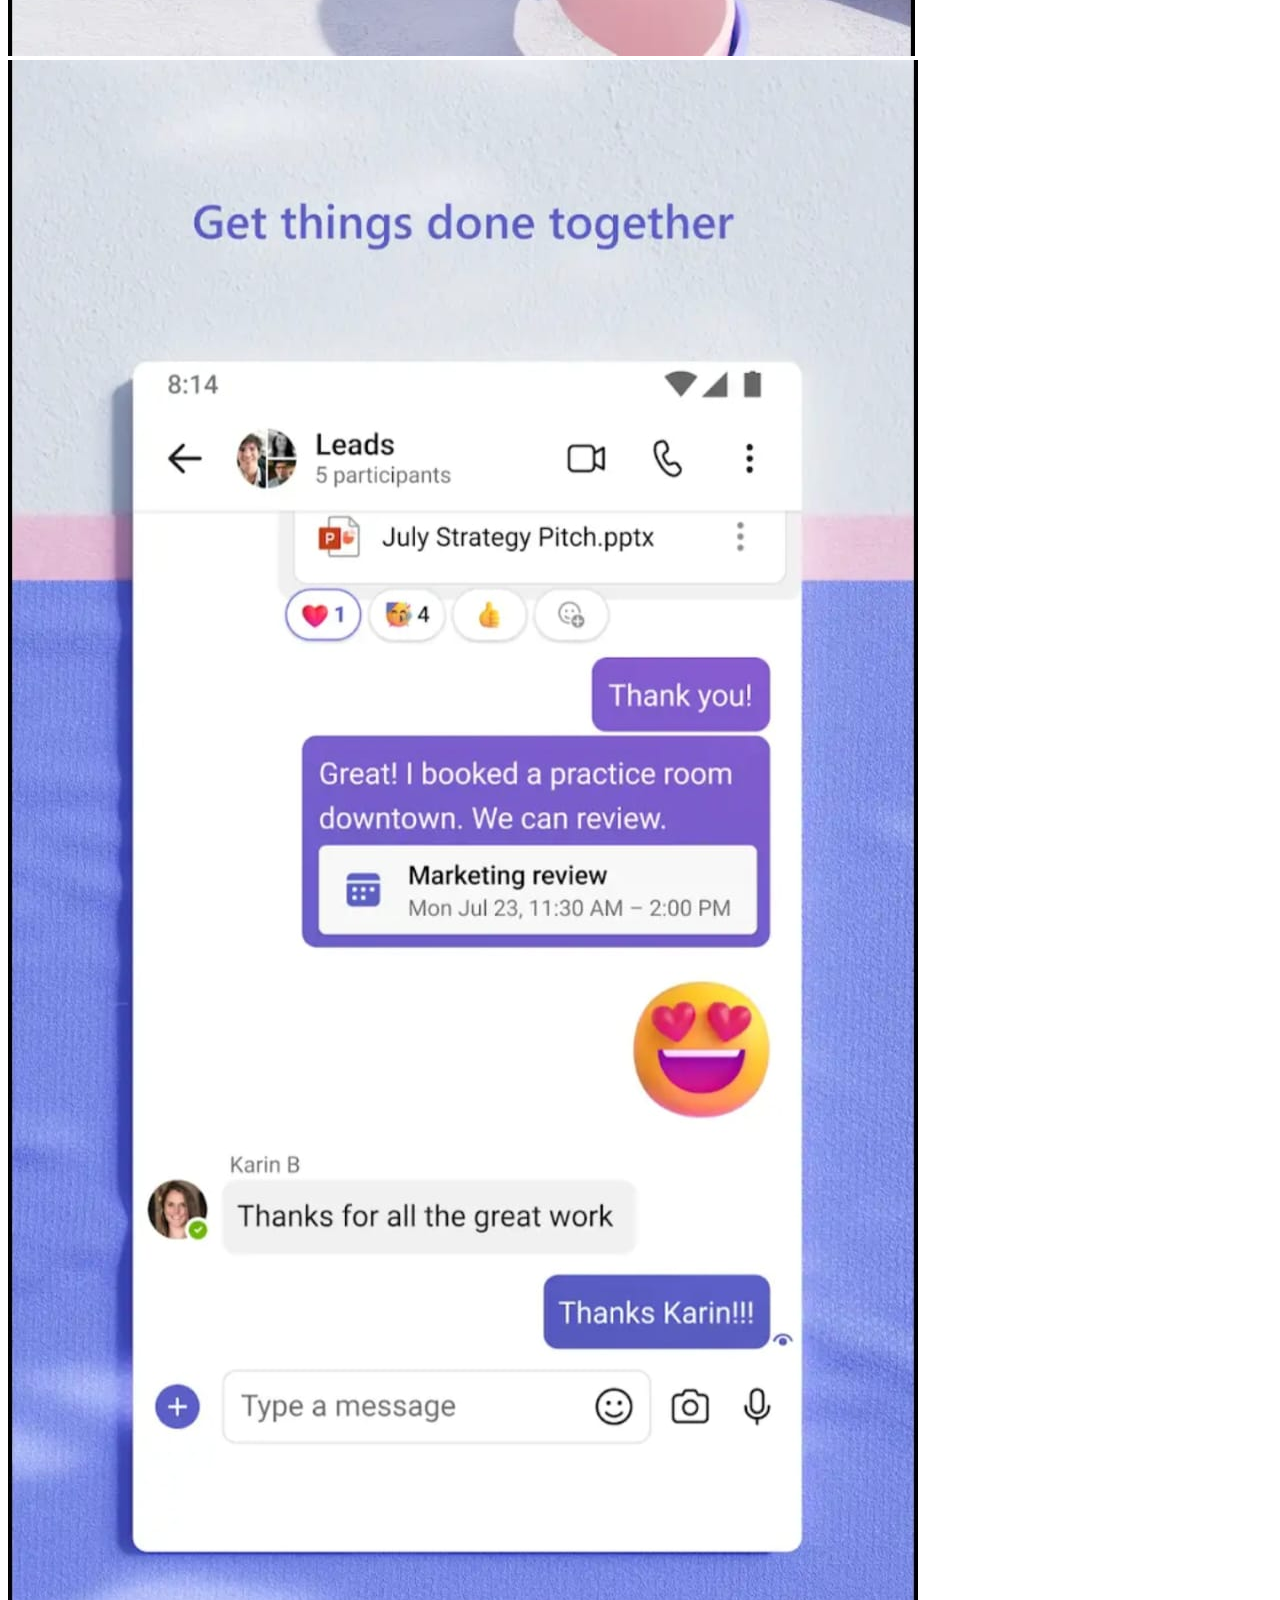
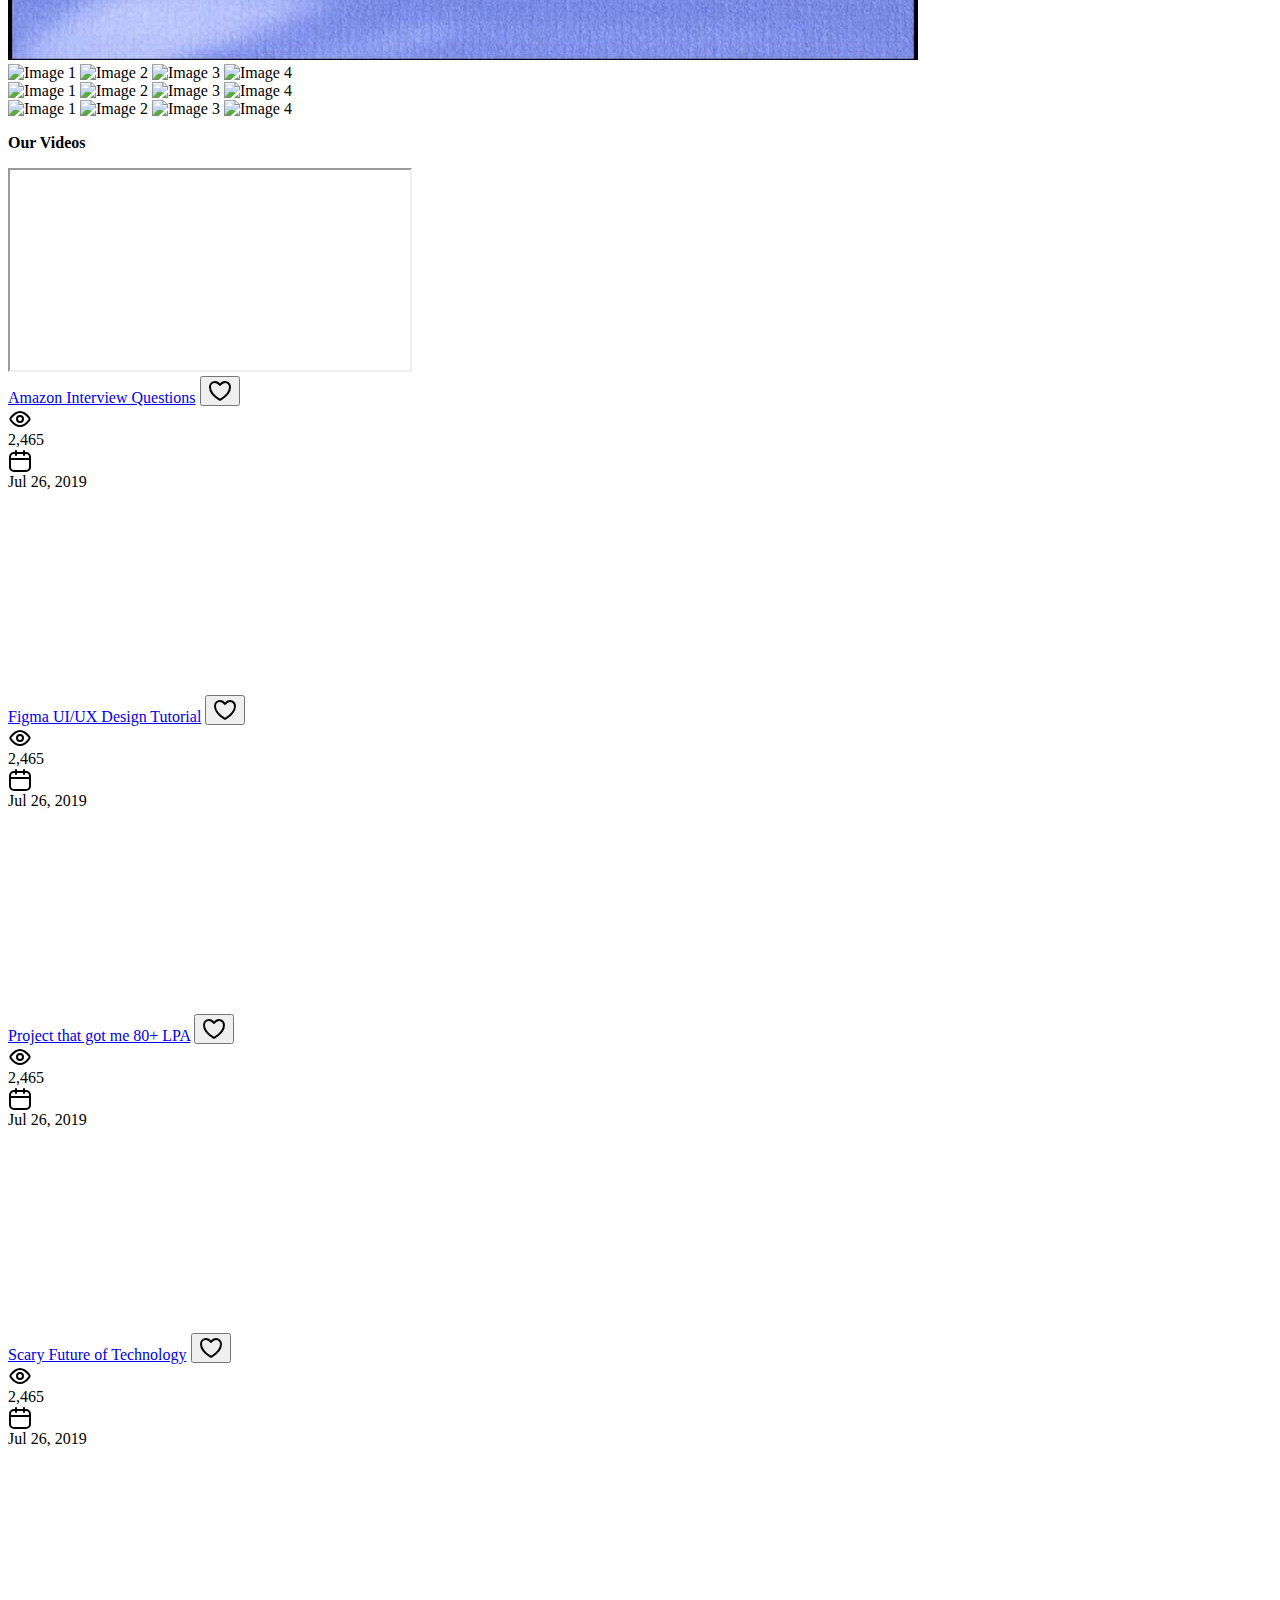
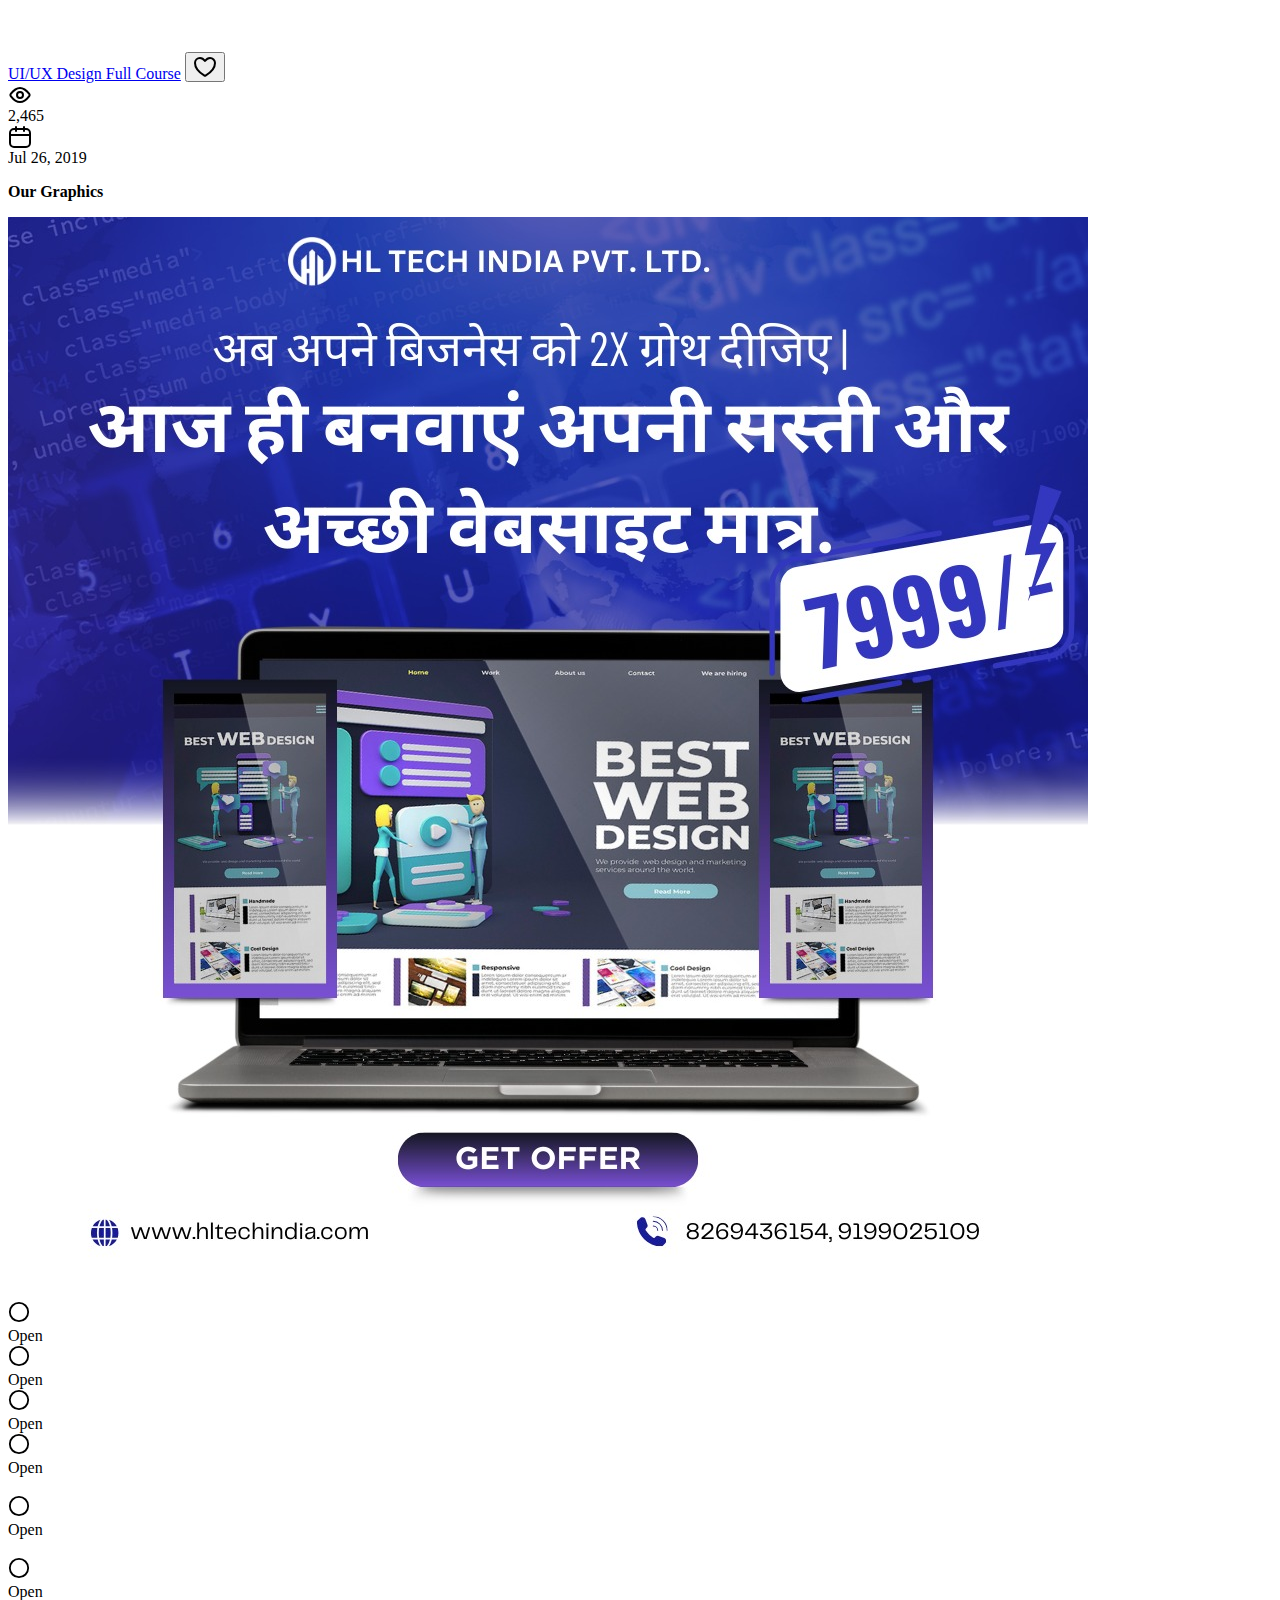
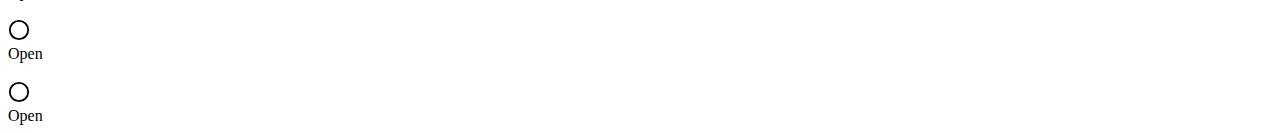
==== commit 307646ca: "push" ====
--- a/graphics.html
+++ b/graphics.html
@@ -8,319 +8,416 @@
 
 </head>
 <body>
-  <!-- graphics -->
-  <section class="graphics-section">
-    <h2> Our Graphics</h2>
-    <div class="graphics">
-    <div class="graphics-box">
-        <div class="graphics-box-image">
-          <img src="assets\WhatsApp Image 2024-05-15 at 15.38.08_bcbf01fa.jpg" alt="">
+  <!-- App -->
+  <section class="app-sec">
+    <p><strong>Our Apps</strong></p>
+    <div class="phone">
+        <div class="phoneContainer">
+            <div class="screen">
+                <!-- <div class="camera"></div> -->
+                <div class="appsContainer carousel">
+                    <img src="assets/IMG-20240516-WA0004.jpg" class="carouselImage" alt="Image 1">
+                    <img src="assets/IMG-20240516-WA0006.jpg" class="carouselImage" alt="Image 2">
+                    <img src="assets/IMG-20240516-WA0005.jpg" class="carouselImage" alt="Image 3">
+                    <img src="assets/IMG-20240516-WA0007.jpg" class="carouselImage" alt="Image 4">
+                </div>
+            </div>
         </div>
-        <div class="graphics-button">
-          <div class="graphics-button-icon">
-            <svg xmlns="http://www.w3.org/2000/svg" width="22" height="22" viewBox="0 0 24 24" fill="none" stroke="currentColor" stroke-width="2" stroke-linecap="round" stroke-linejoin="round"><circle cx="12" cy="12" r="10"></circle></svg>
-          </div>
-          <div class="graphics-button-label">
-            Open
-          </div>
+        <!-- Repeat the phoneContainer for the other three phones as well -->
+        <div class="phoneContainer">
+            <div class="screen">
+                <!-- <div class="camera"></div> -->
+                <div class="appsContainer carousel">
+                    <img src="image1.jpg" class="carouselImage" alt="Image 1">
+                    <img src="image2.jpg" class="carouselImage" alt="Image 2">
+                    <img src="image3.jpg" class="carouselImage" alt="Image 3">
+                    <img src="image4.jpg" class="carouselImage" alt="Image 4">
+                </div>
+            </div>
         </div>
-      </div>
-      <div class="graphics-box">
-        <div class="graphics-box-image">
-          <img src="assets\Appdevhltech.png " alt="">
+        <div class="phoneContainer">
+            <div class="screen">
+                <!-- <div class="camera"></div> -->
+                <div class="appsContainer carousel">
+                    <img src="image1.jpg" class="carouselImage" alt="Image 1">
+                    <img src="image2.jpg" class="carouselImage" alt="Image 2">
+                    <img src="image3.jpg" class="carouselImage" alt="Image 3">
+                    <img src="image4.jpg" class="carouselImage" alt="Image 4">
+                </div>
+            </div>
         </div>
-        <div class="graphics-button">
-          <div class="graphics-button-icon">
-            <svg xmlns="http://www.w3.org/2000/svg" width="22" height="22" viewBox="0 0 24 24" fill="none" stroke="currentColor" stroke-width="2" stroke-linecap="round" stroke-linejoin="round"><circle cx="12" cy="12" r="10"></circle></svg>
-          </div>
-          <div class="graphics-button-label">
-            Open  
-          </div>
+        <div class="phoneContainer">
+            <div class="screen">
+                <!-- <div class="camera"></div> -->
+                <div class="appsContainer carousel">
+                    <img src="image1.jpg" class="carouselImage" alt="Image 1">
+                    <img src="image2.jpg" class="carouselImage" alt="Image 2">
+                    <img src="image3.jpg" class="carouselImage" alt="Image 3">
+                    <img src="image4.jpg" class="carouselImage" alt="Image 4">
+                </div>
+            </div>
         </div>
-      </div>
-      <div class="graphics-box">
-        <div class="graphics-box-image">
-          <img src=" " alt="">
-        </div>
-        <div class="graphics-button">
-          <div class="graphics-button-icon">
-            <svg xmlns="http://www.w3.org/2000/svg" width="22" height="22" viewBox="0 0 24 24" fill="none" stroke="currentColor" stroke-width="2" stroke-linecap="round" stroke-linejoin="round"><circle cx="12" cy="12" r="10"></circle></svg>
-          </div>
-          <div class="graphics-button-label">
-            Open  
-          </div>
-        </div>
-      </div>
-      <div class="graphics-box">
-        <div class="graphics-box-image">
-          <img src=" " alt="">
-        </div>
-        <div class="graphics-button">
-          <div class="graphics-button-icon">
-            <svg xmlns="http://www.w3.org/2000/svg" width="22" height="22" viewBox="0 0 24 24" fill="none" stroke="currentColor" stroke-width="2" stroke-linecap="round" stroke-linejoin="round"><circle cx="12" cy="12" r="10"></circle></svg>
-          </div>
-          <div class="graphics-button-label">
-            Open  
-          </div>
-        </div>
-      </div>
-      <div class="graphics-box">
-        <div class="graphics-box-image">
-          <img src=" " alt="">
-        </div>
-        <div class="graphics-button">
-          <div class="graphics-button-icon">
-            <svg xmlns="http://www.w3.org/2000/svg" width="22" height="22" viewBox="0 0 24 24" fill="none" stroke="currentColor" stroke-width="2" stroke-linecap="round" stroke-linejoin="round"><circle cx="12" cy="12" r="10"></circle></svg>
-          </div>
-          <div class="graphics-button-label">
-            Open  
-          </div>
-        </div>
-      </div>
-      <div class="graphics-box">
-        <div class="graphics-box-image">
-          <img src=" " alt="">
-        </div>
-        <div class="graphics-button">
-          <div class="graphics-button-icon">
-            <svg xmlns="http://www.w3.org/2000/svg" width="22" height="22" viewBox="0 0 24 24" fill="none" stroke="currentColor" stroke-width="2" stroke-linecap="round" stroke-linejoin="round"><circle cx="12" cy="12" r="10"></circle></svg>
-          </div>
-          <div class="graphics-button-label">
-            Open  
-          </div>
-        </div>
-      </div>
-      
     </div>
-    </section>
-
-    <!-- videos -->
-    <section class="our-video">
-      <h2> Our Videoes</h2>
-      <div class="video-main">
+</section>
+
+<!-- video -->
+
+<section class="our-video">
+  <p> <strong>Our Videos</strong></p>
+  <div class="video-main">
       <div class="video-section">
           <article class="video">
-            <iframe height="200" width="400" 
-            src="https://www.youtube.com/embed/il_t1WVLNxk"> 
-      </iframe> 
-          <div class="video-header">
-              <a href="#">Amazon Interview Questions</a>
-              <button class="video-icon-button">
-                  <svg xmlns="http://www.w3.org/2000/svg" width="24" height="24" viewBox="0 0 24 24" fill="none" stroke="currentColor" stroke-width="2" stroke-linecap="round" stroke-linejoin="round" display="block" id="Heart">
-                      <path d="M7 3C4.239 3 2 5.216 2 7.95c0 2.207.875 7.445 9.488 12.74a.985.985 0 0 0 1.024 0C21.125 15.395 22 10.157 22 7.95 22 5.216 19.761 3 17 3s-5 3-5 3-2.239-3-5-3z" />
-                  </svg>
-      
-              </button>
-          </div>
-          <div class="video-footer">
-              <div class="card-meta card-meta--views">
-                  <svg xmlns="http://www.w3.org/2000/svg" width="24" height="24" viewBox="0 0 24 24" fill="none" stroke="currentColor" stroke-width="2" stroke-linecap="round" stroke-linejoin="round" display="block" id="EyeOpen">
-                      <path d="M21.257 10.962c.474.62.474 1.457 0 2.076C19.764 14.987 16.182 19 12 19c-4.182 0-7.764-4.013-9.257-5.962a1.692 1.692 0 0 1 0-2.076C4.236 9.013 7.818 5 12 5c4.182 0 7.764 4.013 9.257 5.962z" />
-                      <circle cx="12" cy="12" r="3" />
-                  </svg>
-                  2,465
-              </div>
-              <div class="card-meta card-meta--date">
-                  <svg xmlns="http://www.w3.org/2000/svg" width="24" height="24" viewBox="0 0 24 24" fill="none" stroke="currentColor" stroke-width="2" stroke-linecap="round" stroke-linejoin="round" display="block" id="Calendar">
-                      <rect x="2" y="4" width="20" height="18" rx="4" />
-                      <path d="M8 2v4" />
-                      <path d="M16 2v4" />
-                      <path d="M2 10h20" />
-                  </svg>
-                  Jul 26, 2019
-              </div>
-          </div>
-      </article>
+              <iframe height="200" width="400" src="https://www.youtube.com/embed/il_t1WVLNxk">
+              </iframe>
+              <div class="video-header">
+                  <a href="#">Amazon Interview Questions</a>
+                  <button class="video-icon-button">
+                      <svg xmlns="http://www.w3.org/2000/svg" width="24" height="24" viewBox="0 0 24 24"
+                          fill="none" stroke="currentColor" stroke-width="2" stroke-linecap="round"
+                          stroke-linejoin="round" display="block" id="Heart">
+                          <path
+                              d="M7 3C4.239 3 2 5.216 2 7.95c0 2.207.875 7.445 9.488 12.74a.985.985 0 0 0 1.024 0C21.125 15.395 22 10.157 22 7.95 22 5.216 19.761 3 17 3s-5 3-5 3-2.239-3-5-3z" />
+                      </svg>
+
+                  </button>
+              </div>
+              <div class="video-footer">
+                  <div class="card-meta card-meta--views">
+                      <svg xmlns="http://www.w3.org/2000/svg" width="24" height="24" viewBox="0 0 24 24"
+                          fill="none" stroke="currentColor" stroke-width="2" stroke-linecap="round"
+                          stroke-linejoin="round" display="block" id="EyeOpen">
+                          <path
+                              d="M21.257 10.962c.474.62.474 1.457 0 2.076C19.764 14.987 16.182 19 12 19c-4.182 0-7.764-4.013-9.257-5.962a1.692 1.692 0 0 1 0-2.076C4.236 9.013 7.818 5 12 5c4.182 0 7.764 4.013 9.257 5.962z" />
+                          <circle cx="12" cy="12" r="3" />
+                      </svg>
+                      2,465
+                  </div>
+                  <div class="card-meta card-meta--date">
+                      <svg xmlns="http://www.w3.org/2000/svg" width="24" height="24" viewBox="0 0 24 24"
+                          fill="none" stroke="currentColor" stroke-width="2" stroke-linecap="round"
+                          stroke-linejoin="round" display="block" id="Calendar">
+                          <rect x="2" y="4" width="20" height="18" rx="4" />
+                          <path d="M8 2v4" />
+                          <path d="M16 2v4" />
+                          <path d="M2 10h20" />
+                      </svg>
+                      Jul 26, 2019
+                  </div>
+              </div>
+          </article>
       </div>
       <div class="video-section">
           <article class="video">
-            <iframe height="200" width="400" 
-            src="https://www.youtube.com/embed/3zNXlFWwYIw?si=bmFjDCI0y20YKOVj" title="YouTube video player" frameborder="0" allow="accelerometer; autoplay; clipboard-write; encrypted-media; gyroscope; picture-in-picture; web-share" referrerpolicy="strict-origin-when-cross-origin" allowfullscreen></iframe>
-          <div class="video-header">
-              <a href="#">Figma UI/UX Design Tutorial</a>
-              <button class="video-icon-button">
-                  <svg xmlns="http://www.w3.org/2000/svg" width="24" height="24" viewBox="0 0 24 24" fill="none" stroke="currentColor" stroke-width="2" stroke-linecap="round" stroke-linejoin="round" display="block" id="Heart">
-                      <path d="M7 3C4.239 3 2 5.216 2 7.95c0 2.207.875 7.445 9.488 12.74a.985.985 0 0 0 1.024 0C21.125 15.395 22 10.157 22 7.95 22 5.216 19.761 3 17 3s-5 3-5 3-2.239-3-5-3z" />
-                  </svg>
-      
-              </button>
-          </div>
-          <div class="video-footer">
-              <div class="card-meta card-meta--views">
-                  <svg xmlns="http://www.w3.org/2000/svg" width="24" height="24" viewBox="0 0 24 24" fill="none" stroke="currentColor" stroke-width="2" stroke-linecap="round" stroke-linejoin="round" display="block" id="EyeOpen">
-                      <path d="M21.257 10.962c.474.62.474 1.457 0 2.076C19.764 14.987 16.182 19 12 19c-4.182 0-7.764-4.013-9.257-5.962a1.692 1.692 0 0 1 0-2.076C4.236 9.013 7.818 5 12 5c4.182 0 7.764 4.013 9.257 5.962z" />
-                      <circle cx="12" cy="12" r="3" />
-                  </svg>
-                  2,465
-              </div>
-              <div class="card-meta card-meta--date">
-                  <svg xmlns="http://www.w3.org/2000/svg" width="24" height="24" viewBox="0 0 24 24" fill="none" stroke="currentColor" stroke-width="2" stroke-linecap="round" stroke-linejoin="round" display="block" id="Calendar">
-                      <rect x="2" y="4" width="20" height="18" rx="4" />
-                      <path d="M8 2v4" />
-                      <path d="M16 2v4" />
-                      <path d="M2 10h20" />
-                  </svg>
-                  Jul 26, 2019
-              </div>
-          </div>
-      </article>
+              <iframe height="200" width="400" src="https://www.youtube.com/embed/3zNXlFWwYIw?si=bmFjDCI0y20YKOVj"
+                  title="YouTube video player" frameborder="0"
+                  allow="accelerometer; autoplay; clipboard-write; encrypted-media; gyroscope; picture-in-picture; web-share"
+                  referrerpolicy="strict-origin-when-cross-origin" allowfullscreen></iframe>
+              <div class="video-header">
+                  <a href="#">Figma UI/UX Design Tutorial</a>
+                  <button class="video-icon-button">
+                      <svg xmlns="http://www.w3.org/2000/svg" width="24" height="24" viewBox="0 0 24 24"
+                          fill="none" stroke="currentColor" stroke-width="2" stroke-linecap="round"
+                          stroke-linejoin="round" display="block" id="Heart">
+                          <path
+                              d="M7 3C4.239 3 2 5.216 2 7.95c0 2.207.875 7.445 9.488 12.74a.985.985 0 0 0 1.024 0C21.125 15.395 22 10.157 22 7.95 22 5.216 19.761 3 17 3s-5 3-5 3-2.239-3-5-3z" />
+                      </svg>
+
+                  </button>
+              </div>
+              <div class="video-footer">
+                  <div class="card-meta card-meta--views">
+                      <svg xmlns="http://www.w3.org/2000/svg" width="24" height="24" viewBox="0 0 24 24"
+                          fill="none" stroke="currentColor" stroke-width="2" stroke-linecap="round"
+                          stroke-linejoin="round" display="block" id="EyeOpen">
+                          <path
+                              d="M21.257 10.962c.474.62.474 1.457 0 2.076C19.764 14.987 16.182 19 12 19c-4.182 0-7.764-4.013-9.257-5.962a1.692 1.692 0 0 1 0-2.076C4.236 9.013 7.818 5 12 5c4.182 0 7.764 4.013 9.257 5.962z" />
+                          <circle cx="12" cy="12" r="3" />
+                      </svg>
+                      2,465
+                  </div>
+                  <div class="card-meta card-meta--date">
+                      <svg xmlns="http://www.w3.org/2000/svg" width="24" height="24" viewBox="0 0 24 24"
+                          fill="none" stroke="currentColor" stroke-width="2" stroke-linecap="round"
+                          stroke-linejoin="round" display="block" id="Calendar">
+                          <rect x="2" y="4" width="20" height="18" rx="4" />
+                          <path d="M8 2v4" />
+                          <path d="M16 2v4" />
+                          <path d="M2 10h20" />
+                      </svg>
+                      Jul 26, 2019
+                  </div>
+              </div>
+          </article>
       </div>
       <div class="video-section">
           <article class="video">
-            <iframe height="200" width="400" 
-            src="https://www.youtube.com/embed/CqLGomPqiT8?si=CYmkr28YRboYN81d" title="YouTube video player" frameborder="0" allow="accelerometer; autoplay; clipboard-write; encrypted-media; gyroscope; picture-in-picture; web-share" referrerpolicy="strict-origin-when-cross-origin" allowfullscreen></iframe>
-            <div class="video-header">
-              <a href="#">Project that got me 80+ LPA</a>
-              <button class="video-icon-button">
-                  <svg xmlns="http://www.w3.org/2000/svg" width="24" height="24" viewBox="0 0 24 24" fill="none" stroke="currentColor" stroke-width="2" stroke-linecap="round" stroke-linejoin="round" display="block" id="Heart">
-                      <path d="M7 3C4.239 3 2 5.216 2 7.95c0 2.207.875 7.445 9.488 12.74a.985.985 0 0 0 1.024 0C21.125 15.395 22 10.157 22 7.95 22 5.216 19.761 3 17 3s-5 3-5 3-2.239-3-5-3z" />
-                  </svg>
-      
-              </button>
-          </div>
-          <div class="video-footer">
-              <div class="card-meta card-meta--views">
-                  <svg xmlns="http://www.w3.org/2000/svg" width="24" height="24" viewBox="0 0 24 24" fill="none" stroke="currentColor" stroke-width="2" stroke-linecap="round" stroke-linejoin="round" display="block" id="EyeOpen">
-                      <path d="M21.257 10.962c.474.62.474 1.457 0 2.076C19.764 14.987 16.182 19 12 19c-4.182 0-7.764-4.013-9.257-5.962a1.692 1.692 0 0 1 0-2.076C4.236 9.013 7.818 5 12 5c4.182 0 7.764 4.013 9.257 5.962z" />
-                      <circle cx="12" cy="12" r="3" />
-                  </svg>
-                  2,465
-              </div>
-              <div class="card-meta card-meta--date">
-                  <svg xmlns="http://www.w3.org/2000/svg" width="24" height="24" viewBox="0 0 24 24" fill="none" stroke="currentColor" stroke-width="2" stroke-linecap="round" stroke-linejoin="round" display="block" id="Calendar">
-                      <rect x="2" y="4" width="20" height="18" rx="4" />
-                      <path d="M8 2v4" />
-                      <path d="M16 2v4" />
-                      <path d="M2 10h20" />
-                  </svg>
-                  Jul 26, 2019
-              </div>
-          </div>
-      </article>
+              <iframe height="200" width="400" src="https://www.youtube.com/embed/CqLGomPqiT8?si=CYmkr28YRboYN81d"
+                  title="YouTube video player" frameborder="0"
+                  allow="accelerometer; autoplay; clipboard-write; encrypted-media; gyroscope; picture-in-picture; web-share"
+                  referrerpolicy="strict-origin-when-cross-origin" allowfullscreen></iframe>
+              <div class="video-header">
+                  <a href="#">Project that got me 80+ LPA</a>
+                  <button class="video-icon-button">
+                      <svg xmlns="http://www.w3.org/2000/svg" width="24" height="24" viewBox="0 0 24 24"
+                          fill="none" stroke="currentColor" stroke-width="2" stroke-linecap="round"
+                          stroke-linejoin="round" display="block" id="Heart">
+                          <path
+                              d="M7 3C4.239 3 2 5.216 2 7.95c0 2.207.875 7.445 9.488 12.74a.985.985 0 0 0 1.024 0C21.125 15.395 22 10.157 22 7.95 22 5.216 19.761 3 17 3s-5 3-5 3-2.239-3-5-3z" />
+                      </svg>
+
+                  </button>
+              </div>
+              <div class="video-footer">
+                  <div class="card-meta card-meta--views">
+                      <svg xmlns="http://www.w3.org/2000/svg" width="24" height="24" viewBox="0 0 24 24"
+                          fill="none" stroke="currentColor" stroke-width="2" stroke-linecap="round"
+                          stroke-linejoin="round" display="block" id="EyeOpen">
+                          <path
+                              d="M21.257 10.962c.474.62.474 1.457 0 2.076C19.764 14.987 16.182 19 12 19c-4.182 0-7.764-4.013-9.257-5.962a1.692 1.692 0 0 1 0-2.076C4.236 9.013 7.818 5 12 5c4.182 0 7.764 4.013 9.257 5.962z" />
+                          <circle cx="12" cy="12" r="3" />
+                      </svg>
+                      2,465
+                  </div>
+                  <div class="card-meta card-meta--date">
+                      <svg xmlns="http://www.w3.org/2000/svg" width="24" height="24" viewBox="0 0 24 24"
+                          fill="none" stroke="currentColor" stroke-width="2" stroke-linecap="round"
+                          stroke-linejoin="round" display="block" id="Calendar">
+                          <rect x="2" y="4" width="20" height="18" rx="4" />
+                          <path d="M8 2v4" />
+                          <path d="M16 2v4" />
+                          <path d="M2 10h20" />
+                      </svg>
+                      Jul 26, 2019
+                  </div>
+              </div>
+          </article>
       </div>
       <div class="video-section">
           <article class="video">
-            <iframe height="200" width="400" 
-            src="https://www.youtube.com/embed/4CXcK7f8FZE?si=D0-zLfA6Pe2xo6JB" title="YouTube video player" frameborder="0" allow="accelerometer; autoplay; clipboard-write; encrypted-media; gyroscope; picture-in-picture; web-share" referrerpolicy="strict-origin-when-cross-origin" allowfullscreen></iframe>
-          <div class="video-header">
-              <a href="#">Scary Future of Technology</a>
-              <button class="video-icon-button">
-                  <svg xmlns="http://www.w3.org/2000/svg" width="24" height="24" viewBox="0 0 24 24" fill="none" stroke="currentColor" stroke-width="2" stroke-linecap="round" stroke-linejoin="round" display="block" id="Heart">
-                      <path d="M7 3C4.239 3 2 5.216 2 7.95c0 2.207.875 7.445 9.488 12.74a.985.985 0 0 0 1.024 0C21.125 15.395 22 10.157 22 7.95 22 5.216 19.761 3 17 3s-5 3-5 3-2.239-3-5-3z" />
-                  </svg>
-      
-              </button>
-          </div>
-          <div class="video-footer">
-              <div class="card-meta card-meta--views">
-                  <svg xmlns="http://www.w3.org/2000/svg" width="24" height="24" viewBox="0 0 24 24" fill="none" stroke="currentColor" stroke-width="2" stroke-linecap="round" stroke-linejoin="round" display="block" id="EyeOpen">
-                      <path d="M21.257 10.962c.474.62.474 1.457 0 2.076C19.764 14.987 16.182 19 12 19c-4.182 0-7.764-4.013-9.257-5.962a1.692 1.692 0 0 1 0-2.076C4.236 9.013 7.818 5 12 5c4.182 0 7.764 4.013 9.257 5.962z" />
-                      <circle cx="12" cy="12" r="3" />
-                  </svg>
-                  2,465
-              </div>
-              <div class="card-meta card-meta--date">
-                  <svg xmlns="http://www.w3.org/2000/svg" width="24" height="24" viewBox="0 0 24 24" fill="none" stroke="currentColor" stroke-width="2" stroke-linecap="round" stroke-linejoin="round" display="block" id="Calendar">
-                      <rect x="2" y="4" width="20" height="18" rx="4" />
-                      <path d="M8 2v4" />
-                      <path d="M16 2v4" />
-                      <path d="M2 10h20" />
-                  </svg>
-                  Jul 26, 2019
-              </div>
-          </div>
-      </article>
+              <iframe height="200" width="400" src="https://www.youtube.com/embed/4CXcK7f8FZE?si=D0-zLfA6Pe2xo6JB"
+                  title="YouTube video player" frameborder="0"
+                  allow="accelerometer; autoplay; clipboard-write; encrypted-media; gyroscope; picture-in-picture; web-share"
+                  referrerpolicy="strict-origin-when-cross-origin" allowfullscreen></iframe>
+              <div class="video-header">
+                  <a href="#">Scary Future of Technology</a>
+                  <button class="video-icon-button">
+                      <svg xmlns="http://www.w3.org/2000/svg" width="24" height="24" viewBox="0 0 24 24"
+                          fill="none" stroke="currentColor" stroke-width="2" stroke-linecap="round"
+                          stroke-linejoin="round" display="block" id="Heart">
+                          <path
+                              d="M7 3C4.239 3 2 5.216 2 7.95c0 2.207.875 7.445 9.488 12.74a.985.985 0 0 0 1.024 0C21.125 15.395 22 10.157 22 7.95 22 5.216 19.761 3 17 3s-5 3-5 3-2.239-3-5-3z" />
+                      </svg>
+
+                  </button>
+              </div>
+              <div class="video-footer">
+                  <div class="card-meta card-meta--views">
+                      <svg xmlns="http://www.w3.org/2000/svg" width="24" height="24" viewBox="0 0 24 24"
+                          fill="none" stroke="currentColor" stroke-width="2" stroke-linecap="round"
+                          stroke-linejoin="round" display="block" id="EyeOpen">
+                          <path
+                              d="M21.257 10.962c.474.62.474 1.457 0 2.076C19.764 14.987 16.182 19 12 19c-4.182 0-7.764-4.013-9.257-5.962a1.692 1.692 0 0 1 0-2.076C4.236 9.013 7.818 5 12 5c4.182 0 7.764 4.013 9.257 5.962z" />
+                          <circle cx="12" cy="12" r="3" />
+                      </svg>
+                      2,465
+                  </div>
+                  <div class="card-meta card-meta--date">
+                      <svg xmlns="http://www.w3.org/2000/svg" width="24" height="24" viewBox="0 0 24 24"
+                          fill="none" stroke="currentColor" stroke-width="2" stroke-linecap="round"
+                          stroke-linejoin="round" display="block" id="Calendar">
+                          <rect x="2" y="4" width="20" height="18" rx="4" />
+                          <path d="M8 2v4" />
+                          <path d="M16 2v4" />
+                          <path d="M2 10h20" />
+                      </svg>
+                      Jul 26, 2019
+                  </div>
+              </div>
+          </article>
       </div>
       <div class="video-section">
-        <article class="video">
-          <iframe height="200" width="400" 
-          src="https://www.youtube.com/embed/BU_afT-aIn0?si=2RZ7Mn2l3vI56HXd" title="YouTube video player" frameborder="0" allow="accelerometer; autoplay; clipboard-write; encrypted-media; gyroscope; picture-in-picture; web-share" referrerpolicy="strict-origin-when-cross-origin" allowfullscreen></iframe>
-        <div class="video-header">
-            <a href="#">UI/UX Design Full Course</a>
-            <button class="video-icon-button">
-                <svg xmlns="http://www.w3.org/2000/svg" width="24" height="24" viewBox="0 0 24 24" fill="none" stroke="currentColor" stroke-width="2" stroke-linecap="round" stroke-linejoin="round" display="block" id="Heart">
-                    <path d="M7 3C4.239 3 2 5.216 2 7.95c0 2.207.875 7.445 9.488 12.74a.985.985 0 0 0 1.024 0C21.125 15.395 22 10.157 22 7.95 22 5.216 19.761 3 17 3s-5 3-5 3-2.239-3-5-3z" />
-                </svg>
-    
-            </button>
-        </div>
-        <div class="video-footer">
-            <div class="card-meta card-meta--views">
-                <svg xmlns="http://www.w3.org/2000/svg" width="24" height="24" viewBox="0 0 24 24" fill="none" stroke="currentColor" stroke-width="2" stroke-linecap="round" stroke-linejoin="round" display="block" id="EyeOpen">
-                    <path d="M21.257 10.962c.474.62.474 1.457 0 2.076C19.764 14.987 16.182 19 12 19c-4.182 0-7.764-4.013-9.257-5.962a1.692 1.692 0 0 1 0-2.076C4.236 9.013 7.818 5 12 5c4.182 0 7.764 4.013 9.257 5.962z" />
-                    <circle cx="12" cy="12" r="3" />
-                </svg>
-                2,465
-            </div>
-            <div class="card-meta card-meta--date">
-                <svg xmlns="http://www.w3.org/2000/svg" width="24" height="24" viewBox="0 0 24 24" fill="none" stroke="currentColor" stroke-width="2" stroke-linecap="round" stroke-linejoin="round" display="block" id="Calendar">
-                    <rect x="2" y="4" width="20" height="18" rx="4" />
-                    <path d="M8 2v4" />
-                    <path d="M16 2v4" />
-                    <path d="M2 10h20" />
-                </svg>
-                Jul 26, 2019
-            </div>
-        </div>
-    </article>
-    </div>
+          <article class="video">
+              <iframe height="200" width="400" src="https://www.youtube.com/embed/BU_afT-aIn0?si=2RZ7Mn2l3vI56HXd"
+                  title="YouTube video player" frameborder="0"
+                  allow="accelerometer; autoplay; clipboard-write; encrypted-media; gyroscope; picture-in-picture; web-share"
+                  referrerpolicy="strict-origin-when-cross-origin" allowfullscreen></iframe>
+              <div class="video-header">
+                  <a href="#">UI/UX Design Full Course</a>
+                  <button class="video-icon-button">
+                      <svg xmlns="http://www.w3.org/2000/svg" width="24" height="24" viewBox="0 0 24 24"
+                          fill="none" stroke="currentColor" stroke-width="2" stroke-linecap="round"
+                          stroke-linejoin="round" display="block" id="Heart">
+                          <path
+                              d="M7 3C4.239 3 2 5.216 2 7.95c0 2.207.875 7.445 9.488 12.74a.985.985 0 0 0 1.024 0C21.125 15.395 22 10.157 22 7.95 22 5.216 19.761 3 17 3s-5 3-5 3-2.239-3-5-3z" />
+                      </svg>
+
+                  </button>
+              </div>
+              <div class="video-footer">
+                  <div class="card-meta card-meta--views">
+                      <svg xmlns="http://www.w3.org/2000/svg" width="24" height="24" viewBox="0 0 24 24"
+                          fill="none" stroke="currentColor" stroke-width="2" stroke-linecap="round"
+                          stroke-linejoin="round" display="block" id="EyeOpen">
+                          <path
+                              d="M21.257 10.962c.474.62.474 1.457 0 2.076C19.764 14.987 16.182 19 12 19c-4.182 0-7.764-4.013-9.257-5.962a1.692 1.692 0 0 1 0-2.076C4.236 9.013 7.818 5 12 5c4.182 0 7.764 4.013 9.257 5.962z" />
+                          <circle cx="12" cy="12" r="3" />
+                      </svg>
+                      2,465
+                  </div>
+                  <div class="card-meta card-meta--date">
+                      <svg xmlns="http://www.w3.org/2000/svg" width="24" height="24" viewBox="0 0 24 24"
+                          fill="none" stroke="currentColor" stroke-width="2" stroke-linecap="round"
+                          stroke-linejoin="round" display="block" id="Calendar">
+                          <rect x="2" y="4" width="20" height="18" rx="4" />
+                          <path d="M8 2v4" />
+                          <path d="M16 2v4" />
+                          <path d="M2 10h20" />
+                      </svg>
+                      Jul 26, 2019
+                  </div>
+              </div>
+          </article>
+      </div>
   </div>
-  </section>
-  <!-- app -->
-  <section class="app-section">
-    <div class="app">
-      <div class="app-card">
-        <div class="app-face1">
-          <div class="app-content">
-            <span class="app-stars"></span>
-            <h2 class="app-content-heading">Java</h2>
-            <p class="app-content-paragraph">Java is a class-based, object-oriented programming language that is designed to have as few implementation dependencies as possible.</p>
-          </div>
-        </div>
-        <div class="app-face2">
-          <img src="https://images.unsplash.com/photo-1575936123452-b67c3203c357?q=80&w=1000&auto=format&fit=crop&ixlib=rb-4.0.3&ixid=M3wxMjA3fDB8MHxzZWFyY2h8Mnx8aW1hZ2V8ZW58MHx8MHx8fDA%3D" alt="">
-      </div>
-      </div>
-      <div class="app-card">
-        <div class="app-face1">
-          <div class="app-content">
-            <span class="app-stars"></span>
-            <h2 class="app-content-heading">Java</h2>
-            <p class="app-content-paragraph">Java is a class-based, object-oriented programming language that is designed to have as few implementation dependencies as possible.</p>
-          </div>
-        </div>
-        <div class="app-face2">
-            <img src="https://images.unsplash.com/photo-1575936123452-b67c3203c357?q=80&w=1000&auto=format&fit=crop&ixlib=rb-4.0.3&ixid=M3wxMjA3fDB8MHxzZWFyY2h8Mnx8aW1hZ2V8ZW58MHx8MHx8fDA%3D" alt="">
-        </div>
-      </div>
-      <div class="app-card">
-        <div class="app-face1">
-          <div class="app-content">
-            <span class="app-stars"></span>
-            <h2 class="app-content-heading">Java</h2>
-            <p class="app-content-paragraph">Java is a class-based, object-oriented programming language that is designed to have as few implementation dependencies as possible.</p>
-          </div>
-        </div>
-        <div class="app-face2">
-          <div class="app-image">
-          <img src="https://images.unsplash.com/photo-1575936123452-b67c3203c357?q=80&w=1000&auto=format&fit=crop&ixlib=rb-4.0.3&ixid=M3wxMjA3fDB8MHxzZWFyY2h8Mnx8aW1hZ2V8ZW58MHx8MHx8fDA%3D" alt="">
-      </div>
-    </div>
-      </div>
-      <div class="app-card">
-        <div class="app-face1">
-          <div class="app-content">
-            <span class="app-stars"></span>
-            <h2 class="app-content-heading">Java</h2>
-            <p class="app-content-paragraph">Java is a class-based, object-oriented programming language that is designed to have as few implementation dependencies as possible.</p>
-          </div>
-        </div>
-        <div class="app-face2">
-          <img src="https://images.unsplash.com/photo-1575936123452-b67c3203c357?q=80&w=1000&auto=format&fit=crop&ixlib=rb-4.0.3&ixid=M3wxMjA3fDB8MHxzZWFyY2h8Mnx8aW1hZ2V8ZW58MHx8MHx8fDA%3D" alt="">
-      </div>
-      </div>
-    </div>
-  </section>
+</section>
+
+ <!-- graphics -->
+ <section class="graphics-section">
+  <p><strong> Our Graphics</strong></p>
+  </h2>
+  <div class="graphics">
+      <div class="graphics-box">
+          <div class="graphics-box-image">
+              <img src="assets\WhatsApp Image 2024-05-15 at 15.38.08_bcbf01fa.jpg" alt="">
+          </div>
+          <div class="graphics-button">
+              <div class="graphics-button-icon">
+                  <svg xmlns="http://www.w3.org/2000/svg" width="22" height="22" viewBox="0 0 24 24" fill="none"
+                      stroke="currentColor" stroke-width="2" stroke-linecap="round" stroke-linejoin="round">
+                      <circle cx="12" cy="12" r="10"></circle>
+                  </svg>
+              </div>
+              <div class="graphics-button-label">
+                  Open
+              </div>
+          </div>
+      </div>
+      <div class="graphics-box">
+          <div class="graphics-box-image">
+              <!-- <img src="" alt=""> -->
+          </div>
+          <div class="graphics-button">
+              <div class="graphics-button-icon">
+                  <svg xmlns="http://www.w3.org/2000/svg" width="22" height="22" viewBox="0 0 24 24" fill="none"
+                      stroke="currentColor" stroke-width="2" stroke-linecap="round" stroke-linejoin="round">
+                      <circle cx="12" cy="12" r="10"></circle>
+                  </svg>
+              </div>
+              <div class="graphics-button-label">
+                  Open
+              </div>
+          </div>
+      </div>
+      <div class="graphics-box">
+          <div class="graphics-box-image">
+              <!-- <img src="" alt=""> -->
+          </div>
+          <div class="graphics-button">
+              <div class="graphics-button-icon">
+                  <svg xmlns="http://www.w3.org/2000/svg" width="22" height="22" viewBox="0 0 24 24" fill="none"
+                      stroke="currentColor" stroke-width="2" stroke-linecap="round" stroke-linejoin="round">
+                      <circle cx="12" cy="12" r="10"></circle>
+                  </svg>
+              </div>
+              <div class="graphics-button-label">
+                  Open
+              </div>
+          </div>
+      </div>
+
+      <div class="graphics-box">
+          <div class="graphics-box-image">
+              <!-- <img src=" " alt=""> -->
+          </div>
+          <div class="graphics-button">
+              <div class="graphics-button-icon">
+                  <svg xmlns="http://www.w3.org/2000/svg" width="22" height="22" viewBox="0 0 24 24" fill="none"
+                      stroke="currentColor" stroke-width="2" stroke-linecap="round" stroke-linejoin="round">
+                      <circle cx="12" cy="12" r="10"></circle>
+                  </svg>
+              </div>
+              <div class="graphics-button-label">
+                  Open
+              </div>
+          </div>
+      </div>
+      <div class="graphics-box">
+          <div class="graphics-box-image">
+              <img src=" " alt="">
+          </div>
+          <div class="graphics-button">
+              <div class="graphics-button-icon">
+                  <svg xmlns="http://www.w3.org/2000/svg" width="22" height="22" viewBox="0 0 24 24" fill="none"
+                      stroke="currentColor" stroke-width="2" stroke-linecap="round" stroke-linejoin="round">
+                      <circle cx="12" cy="12" r="10"></circle>
+                  </svg>
+              </div>
+              <div class="graphics-button-label">
+                  Open
+              </div>
+          </div>
+      </div>
+      <div class="graphics-box">
+          <div class="graphics-box-image">
+              <img src=" " alt="">
+          </div>
+          <div class="graphics-button">
+              <div class="graphics-button-icon">
+                  <svg xmlns="http://www.w3.org/2000/svg" width="22" height="22" viewBox="0 0 24 24" fill="none"
+                      stroke="currentColor" stroke-width="2" stroke-linecap="round" stroke-linejoin="round">
+                      <circle cx="12" cy="12" r="10"></circle>
+                  </svg>
+              </div>
+              <div class="graphics-button-label">
+                  Open
+              </div>
+          </div>
+      </div>
+      <div class="graphics-box">
+          <div class="graphics-box-image">
+              <img src=" " alt="">
+          </div>
+          <div class="graphics-button">
+              <div class="graphics-button-icon">
+                  <svg xmlns="http://www.w3.org/2000/svg" width="22" height="22" viewBox="0 0 24 24" fill="none"
+                      stroke="currentColor" stroke-width="2" stroke-linecap="round" stroke-linejoin="round">
+                      <circle cx="12" cy="12" r="10"></circle>
+                  </svg>
+              </div>
+              <div class="graphics-button-label">
+                  Open
+              </div>
+          </div>
+      </div>
+      <div class="graphics-box">
+          <div class="graphics-box-image">
+              <img src=" " alt="">
+          </div>
+          <div class="graphics-button">
+              <div class="graphics-button-icon">
+                  <svg xmlns="http://www.w3.org/2000/svg" width="22" height="22" viewBox="0 0 24 24" fill="none"
+                      stroke="currentColor" stroke-width="2" stroke-linecap="round" stroke-linejoin="round">
+                      <circle cx="12" cy="12" r="10"></circle>
+                  </svg>
+              </div>
+              <div class="graphics-button-label">
+                  Open
+              </div>
+          </div>
+      </div>
+
+  </div>
+</section>
   
 </body>
 </html>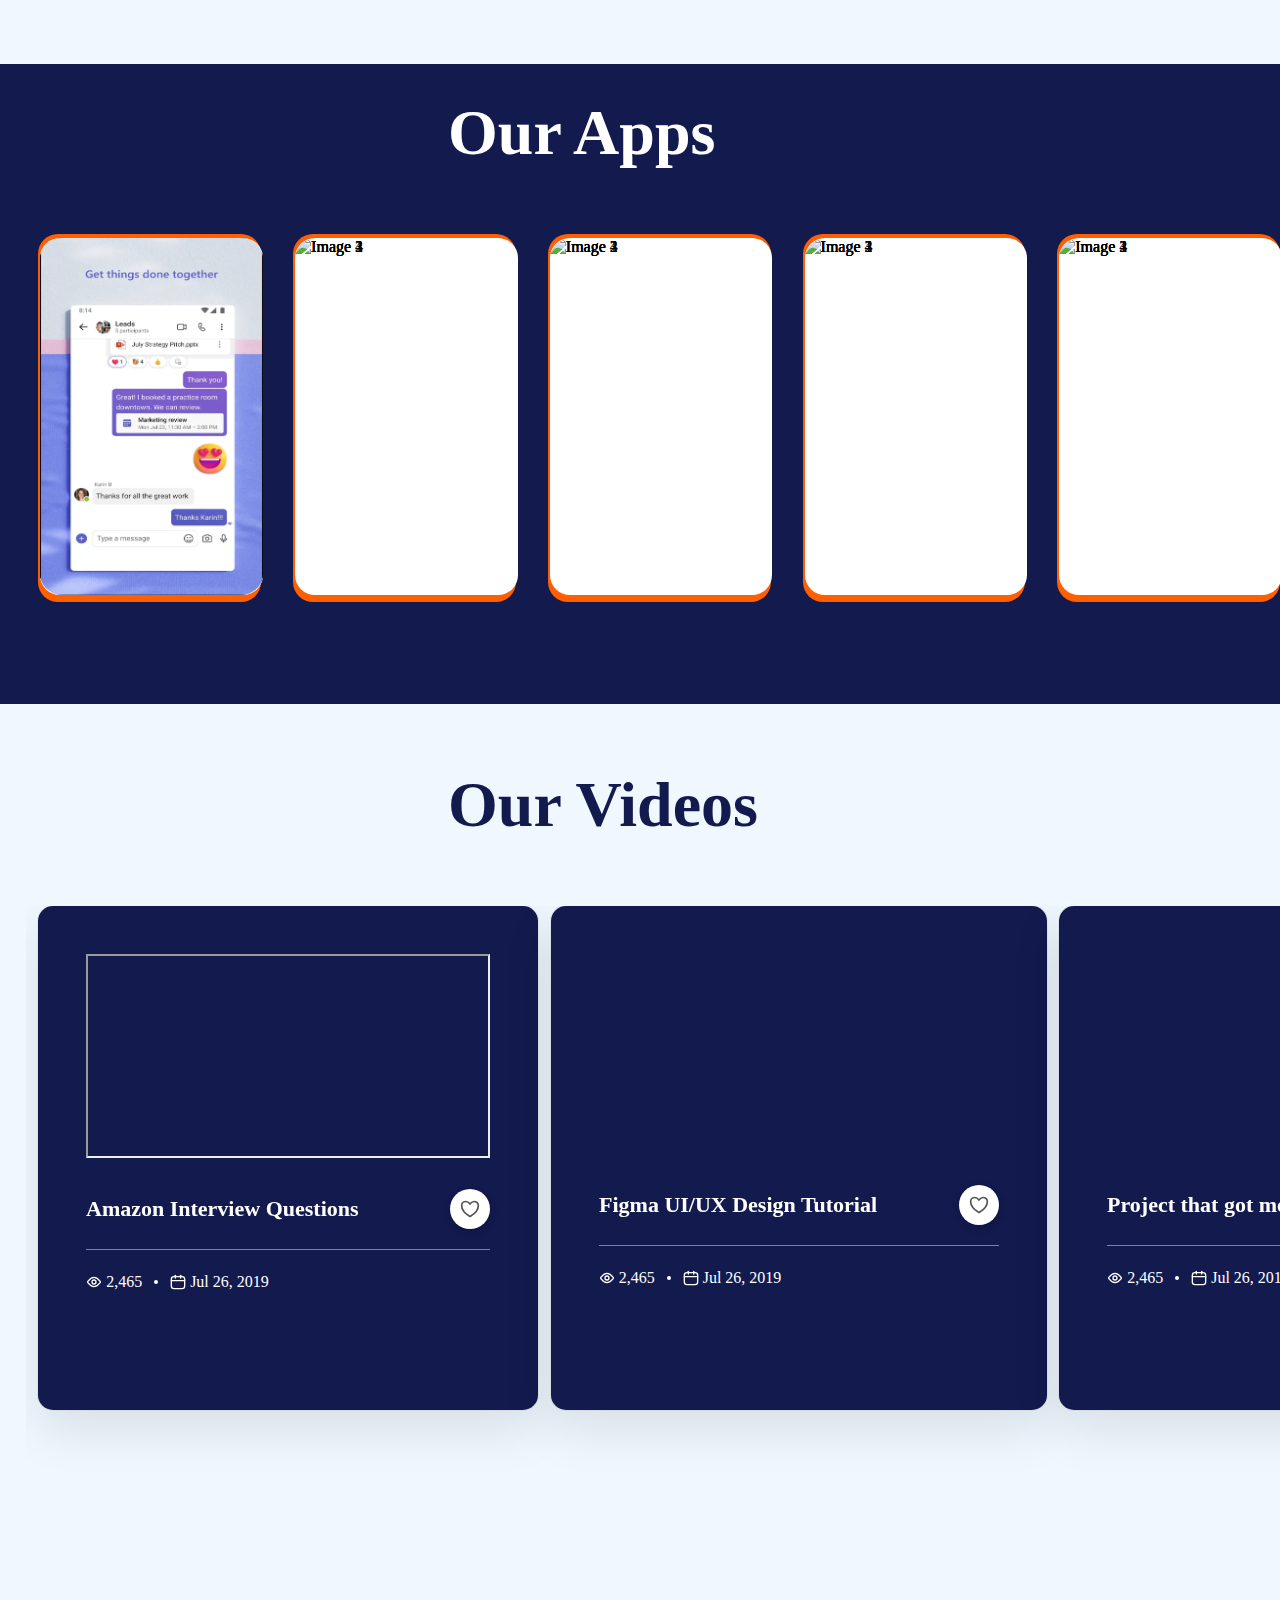
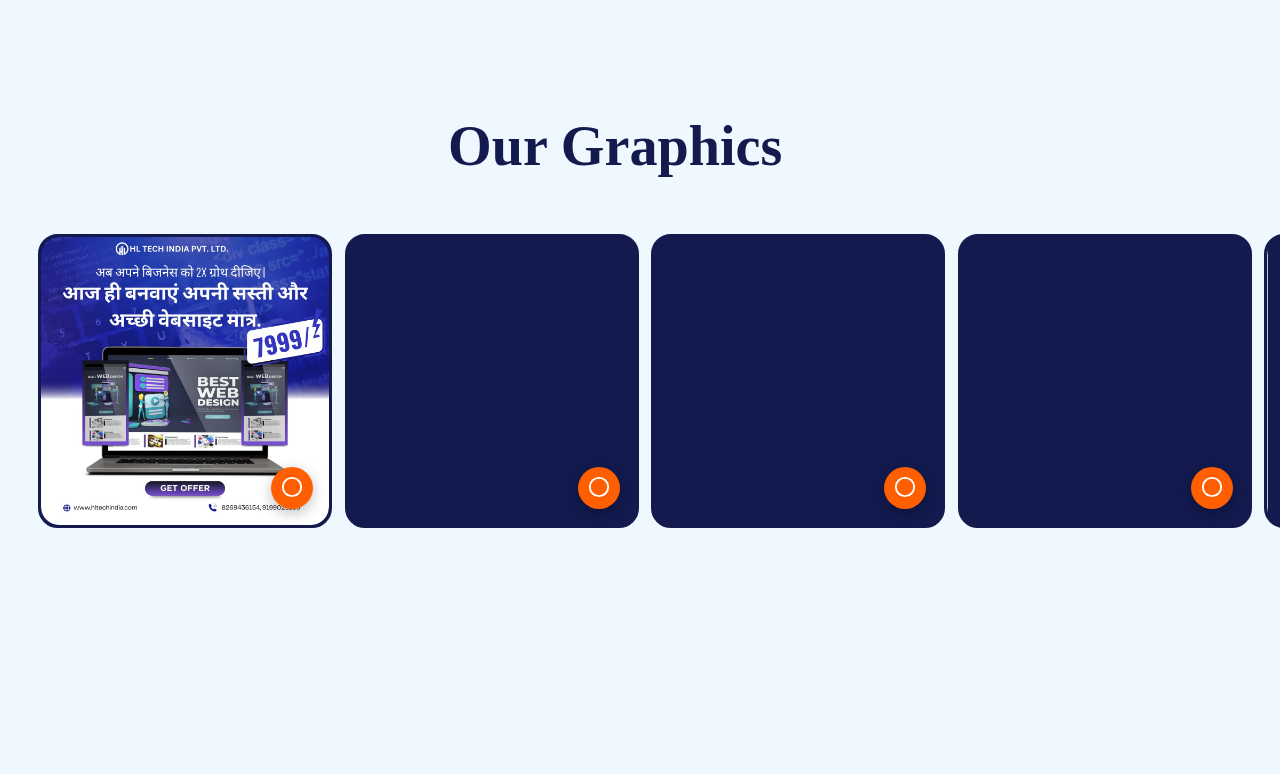
==== commit 9f1d4848: "hhh" ====
--- a/graphics.html
+++ b/graphics.html
@@ -57,6 +57,19 @@
                 </div>
             </div>
         </div>
+        <div class="phoneContainer">
+          <div class="screen">
+              <!-- <div class="camera"></div> -->
+              <div class="appsContainer carousel">
+                  <img src="image1.jpg" class="carouselImage" alt="Image 1">
+                  <img src="image2.jpg" class="carouselImage" alt="Image 2">
+                  <img src="image3.jpg" class="carouselImage" alt="Image 3">
+                  <img src="image4.jpg" class="carouselImage" alt="Image 4">
+              </div>
+          </div>
+      </div>
+      
+      
     </div>
 </section>
 
@@ -156,7 +169,7 @@
                   allow="accelerometer; autoplay; clipboard-write; encrypted-media; gyroscope; picture-in-picture; web-share"
                   referrerpolicy="strict-origin-when-cross-origin" allowfullscreen></iframe>
               <div class="video-header">
-                  <a href="#">Project that got me 80+ LPA</a>
+                  <a href="#">Project that got me.</a>
                   <button class="video-icon-button">
                       <svg xmlns="http://www.w3.org/2000/svg" width="24" height="24" viewBox="0 0 24 24"
                           fill="none" stroke="currentColor" stroke-width="2" stroke-linecap="round"
@@ -418,6 +431,25 @@
 
   </div>
 </section>
+<script>
+  document.addEventListener("DOMContentLoaded", function() {
+      const carousels = document.querySelectorAll('.carousel');
+      carousels.forEach(carousel => {
+          const images = carousel.querySelectorAll('.carouselImage');
+          let currentIndex = 0;
   
+          function showNextImage() {
+              images[currentIndex].classList.remove('active');
+              currentIndex = (currentIndex + 1) % images.length;
+              images[currentIndex].classList.add('active');
+          }
+  
+          images[currentIndex].classList.add('active');
+          setInterval(showNextImage, 2000);
+      });
+  });
+  
+  
+</script>
 </body>
 </html>